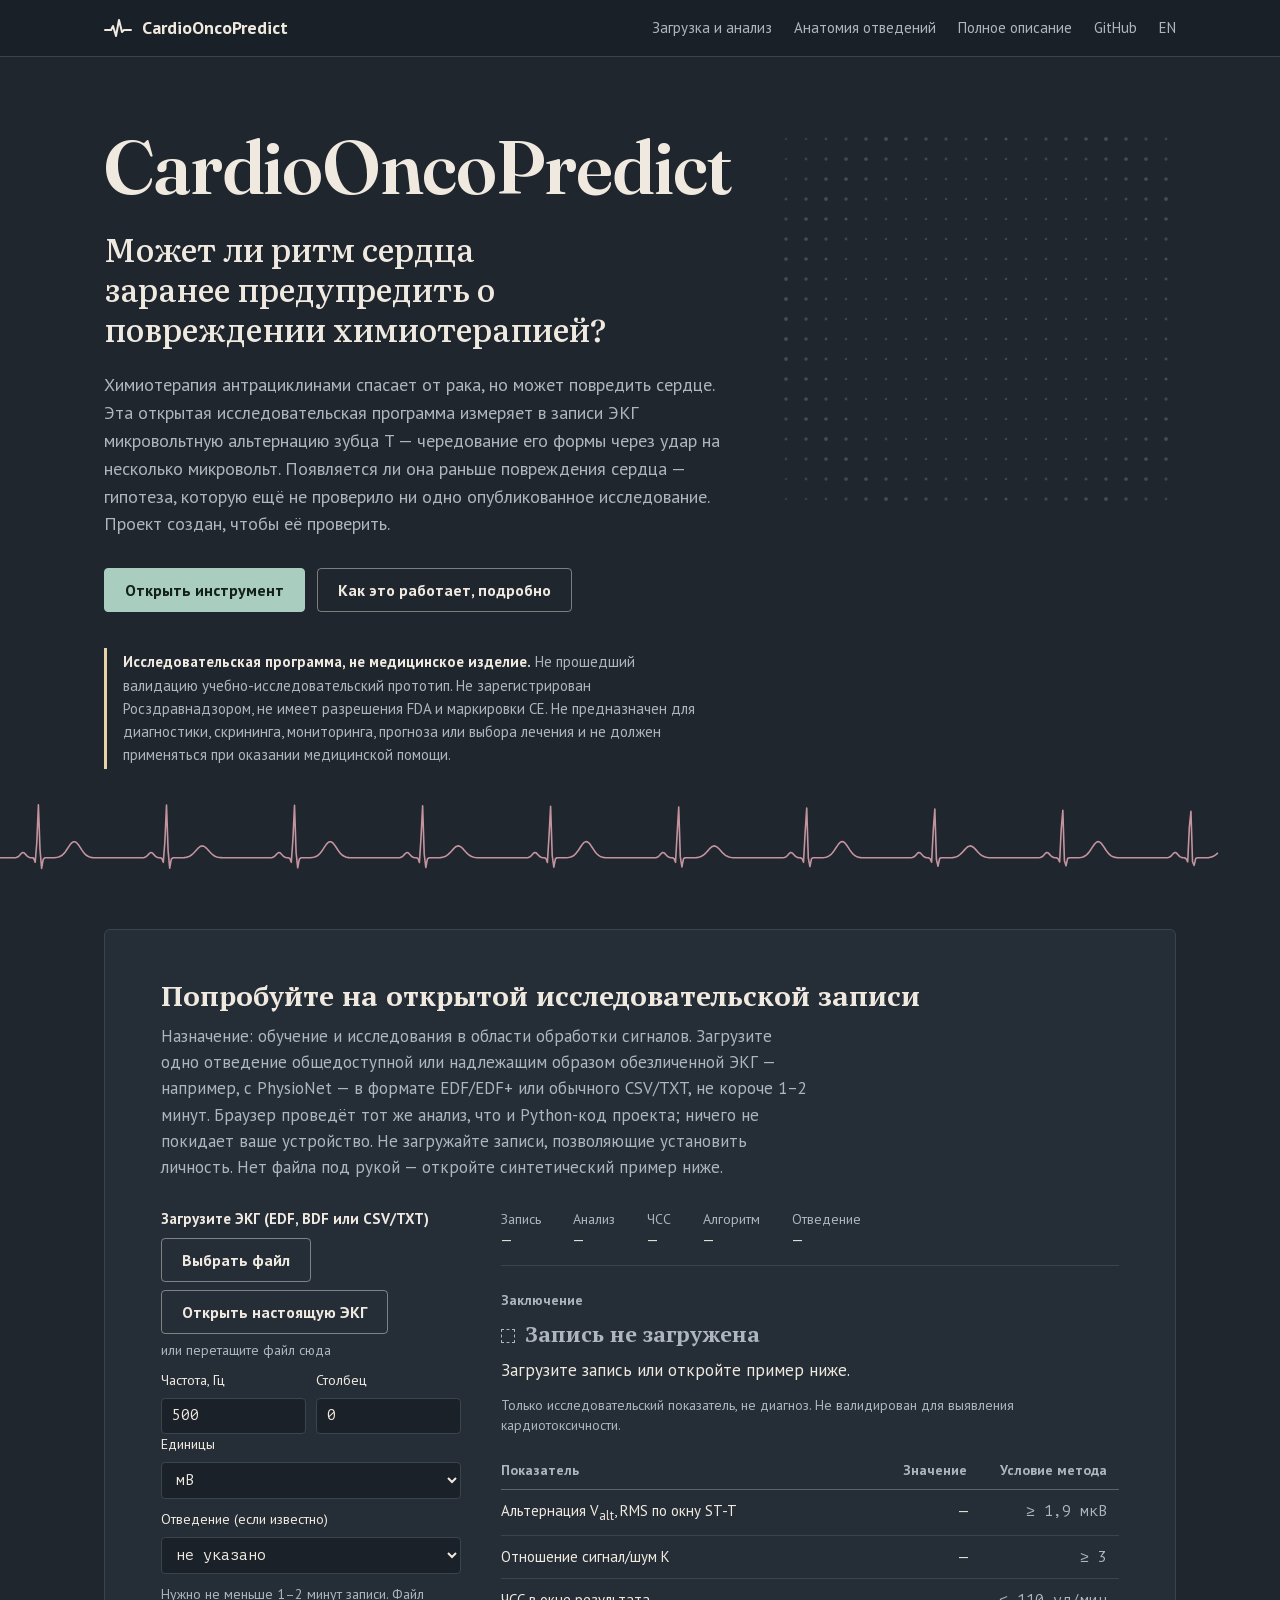
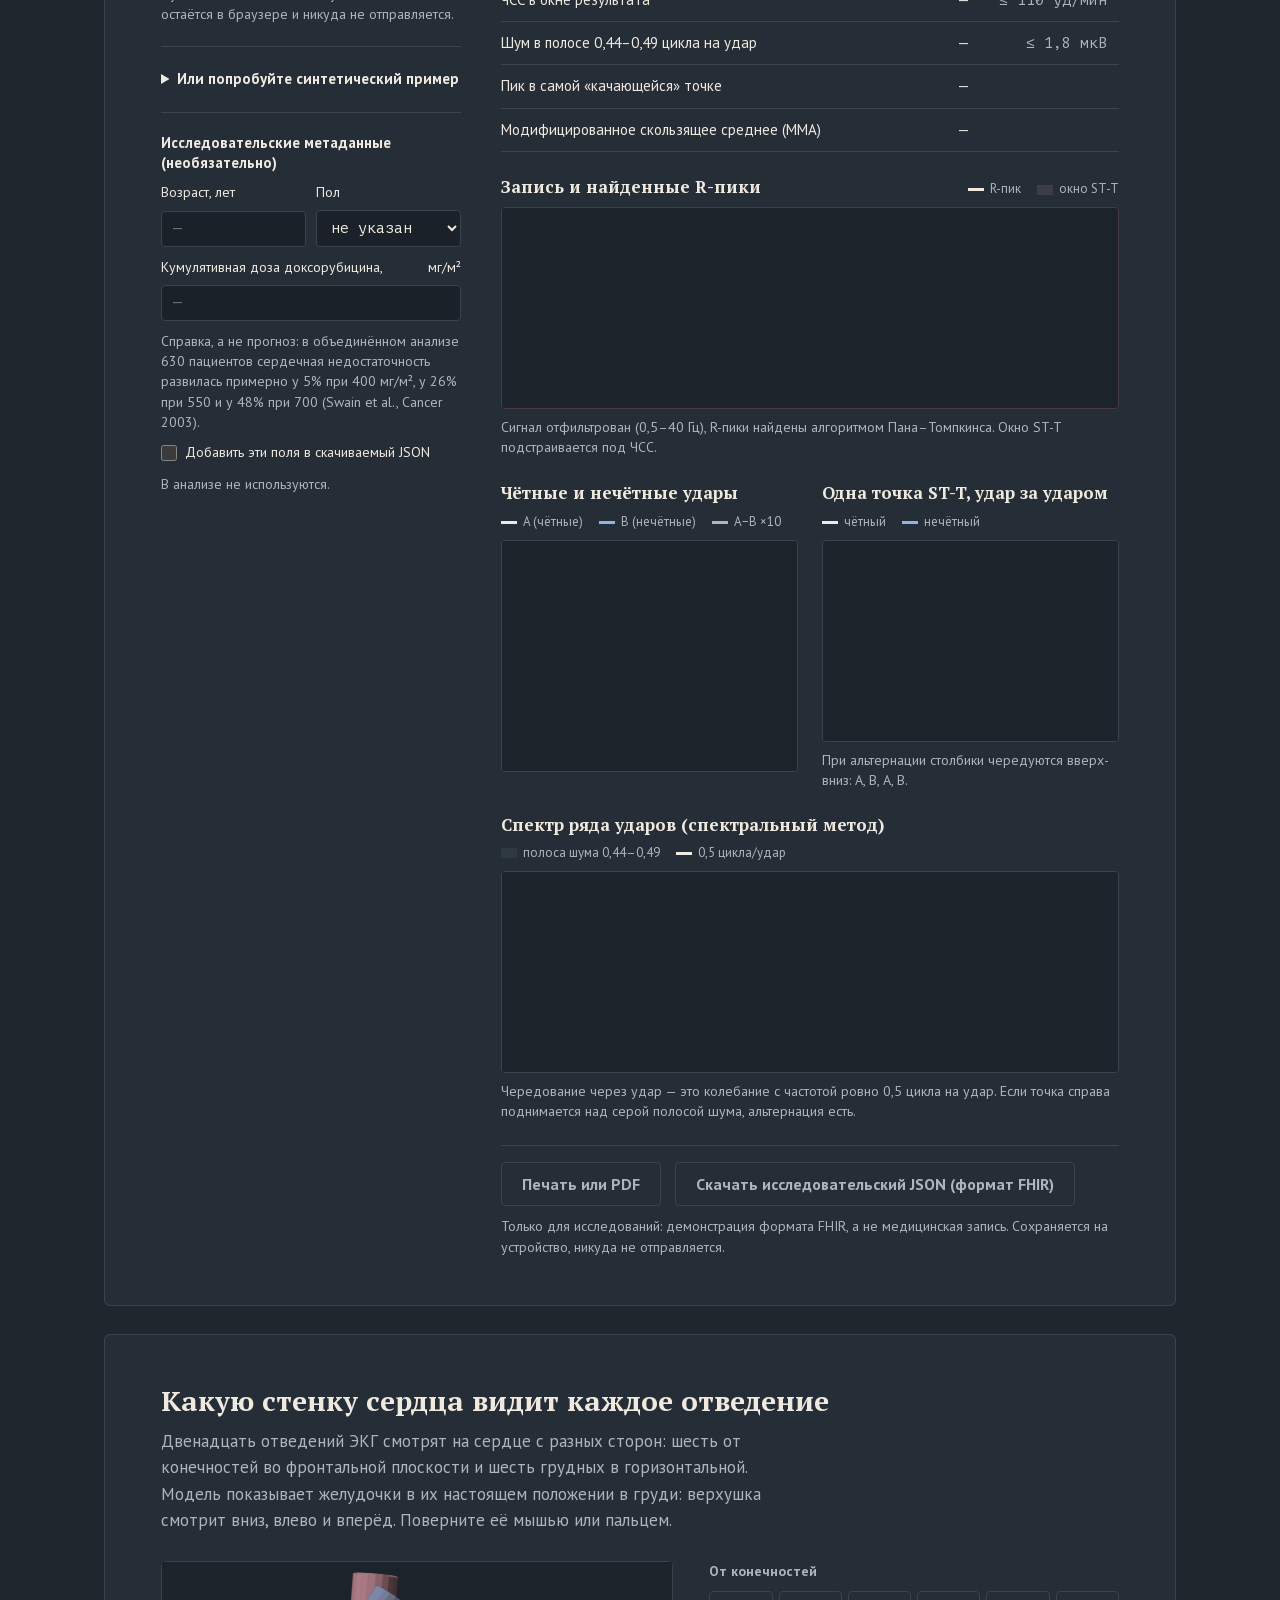
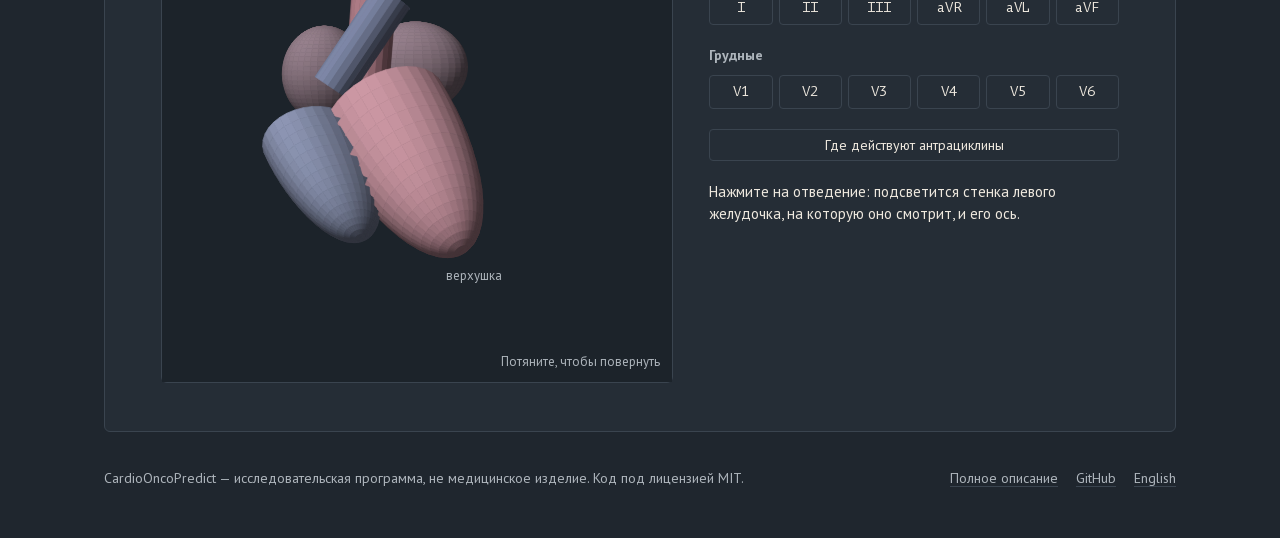
==== ru.html @ 4768c363 "1.1.0: trained PTB-XL model, offline web tool, corrected figures Network - Trained on PTB-XL (offici" ====
<!DOCTYPE html>
<html lang="ru">
<head>
<meta charset="UTF-8">
<meta name="viewport" content="width=device-width, initial-scale=1, viewport-fit=cover">
<title>CardioOncoPredict</title>
<meta name="description" content="Открытая исследовательская программа: измеряет микровольтную альтернацию зубца T в одном отведении ЭКГ (EDF/EDF+ или CSV/TXT), чтобы проверить, предшествует ли она кардиотоксичности антрациклинов. Всё считается в браузере. Не медицинское изделие.">
<meta property="og:title" content="CardioOncoPredict">
<meta property="og:description" content="Открытая исследовательская программа для измерения микровольтной альтернации зубца T — проверка недоказанной гипотезы о раннем повреждении сердца антрациклинами. Не медицинское изделие.">
<link rel="alternate" hreflang="en" href="index.html">
<meta name="theme-color" content="#1f262e">
<link rel="manifest" href="manifest-ru.webmanifest">
<link rel="icon" type="image/png" sizes="192x192" href="assets/icons/icon-192.png">
<link rel="apple-touch-icon" href="assets/icons/apple-touch-icon.png">
<link rel="preload" href="assets/fonts/fraunces-var-latin.woff2" as="font" type="font/woff2" crossorigin>
<link rel="stylesheet" href="assets/css/fonts.css">
<link rel="stylesheet" href="assets/css/site.css">
</head>
<body>

<header class="topbar">
  <div class="wrap">
    <a class="brand" href="#top">
      <svg width="28" height="18" viewBox="0 0 28 18" aria-hidden="true"><path d="M1 11h6l2-4 3 10 3-16 3 12 2-2h7" fill="none" stroke="currentColor" stroke-width="2" stroke-linejoin="round" stroke-linecap="round"/></svg>
      CardioOncoPredict
    </a>
    <nav class="nav" aria-label="Разделы">
      <a href="#lab">Загрузка и анализ</a>
      <a href="#anatomy">Анатомия отведений</a>
      <a href="https://github.com/podpirovlab/multimodal-cardiotoxicity-ai/blob/main/README.ru.md">Полное описание</a>
      <a href="https://github.com/podpirovlab/multimodal-cardiotoxicity-ai">GitHub</a>
      <a class="lang" href="index.html" hreflang="en">EN</a>
    </nav>
  </div>
</header>

<main id="top">
  <section class="cover">
    <canvas class="cover-dots" aria-hidden="true"></canvas>
    <div class="wrap hero">
      <p class="wordmark">CardioOncoPredict</p>
      <h1>Может ли ритм сердца заранее предупредить о повреждении химиотерапией?</h1>
      <p class="sub">Химиотерапия антрациклинами спасает от рака, но может повредить сердце. Эта открытая исследовательская программа измеряет в записи ЭКГ микровольтную альтернацию зубца T — чередование его формы через удар на несколько микровольт. Появляется ли она раньше повреждения сердца — гипотеза, которую ещё не проверило ни одно опубликованное исследование. Проект создан, чтобы её проверить.</p>
      <div class="hero-actions">
          <a class="btn" href="#lab">Открыть инструмент</a>
          <a class="btn ghost" href="https://github.com/podpirovlab/multimodal-cardiotoxicity-ai/blob/main/README.ru.md">Как это работает, подробно</a>
        </div>
      <p class="notice"><strong>Исследовательская программа, не медицинское изделие.</strong> Не прошедший валидацию учебно-исследовательский прототип. Не зарегистрирован Росздравнадзором, не имеет разрешения FDA и маркировки CE. Не предназначен для диагностики, скрининга, мониторинга, прогноза или выбора лечения и не должен применяться при оказании медицинской помощи.</p>
    </div>
    <svg class="cover-ecg" viewBox="0 0 1200 90" preserveAspectRatio="none" aria-hidden="true" focusable="false"><polyline pathLength="1" points="0.0,64.8 1.5,64.8 3.0,64.8 4.5,64.8 6.0,64.8 7.5,64.8 9.0,64.8 10.5,64.8 12.0,64.8 13.5,64.8 15.0,64.6 16.5,64.1 18.0,62.8 19.5,60.9 21.0,59.5 22.5,59.7 24.0,61.4 25.5,63.1 27.0,64.2 28.5,64.7 30.0,64.8 31.5,65.1 33.0,69.2 34.5,49.8 36.0,11.8 37.5,56.2 39.0,75.4 40.5,66.4 42.0,64.8 43.5,64.8 45.0,64.8 46.5,64.8 48.0,64.8 49.5,64.7 51.0,64.7 52.5,64.5 54.0,64.3 55.5,63.8 57.0,63.1 58.5,62.0 60.0,60.4 61.5,58.4 63.0,56.0 64.5,53.6 66.0,51.3 67.5,49.6 69.0,48.7 70.5,48.8 72.0,49.9 73.5,51.8 75.0,54.1 76.5,56.6 78.0,58.9 79.5,60.8 81.0,62.3 82.5,63.3 84.0,64.0 85.5,64.4 87.0,64.6 88.5,64.7 90.0,64.8 91.5,64.8 93.0,64.8 94.5,64.8 96.0,64.8 97.5,64.8 99.0,64.8 100.5,64.8 102.0,64.8 103.5,64.8 105.0,64.8 106.5,64.8 108.0,64.8 109.5,64.8 111.0,64.8 112.5,64.8 114.0,64.8 115.5,64.8 117.0,64.8 118.5,64.8 120.1,64.8 121.6,64.8 123.1,64.8 124.6,64.8 126.1,64.8 127.6,64.8 129.1,64.8 130.6,64.8 132.1,64.8 133.6,64.8 135.1,64.6 136.6,64.0 138.1,62.7 139.6,60.9 141.1,59.5 142.6,59.8 144.1,61.4 145.6,63.2 147.1,64.3 148.6,64.7 150.1,64.8 151.6,65.2 153.1,69.3 154.6,48.2 156.1,12.0 157.6,57.9 159.1,75.1 160.6,66.2 162.1,64.8 163.6,64.8 165.1,64.8 166.6,64.8 168.1,64.8 169.6,64.8 171.1,64.7 172.6,64.6 174.1,64.4 175.6,64.1 177.1,63.5 178.6,62.7 180.1,61.5 181.6,60.0 183.1,58.3 184.6,56.5 186.1,54.8 187.6,53.6 189.1,53.0 190.6,53.1 192.1,53.9 193.6,55.3 195.1,57.0 196.6,58.8 198.1,60.5 199.6,61.9 201.1,63.0 202.6,63.7 204.1,64.2 205.6,64.5 207.1,64.6 208.6,64.7 210.1,64.8 211.6,64.8 213.1,64.8 214.6,64.8 216.1,64.8 217.6,64.8 219.1,64.8 220.6,64.8 222.1,64.8 223.6,64.8 225.1,64.8 226.6,64.8 228.1,64.8 229.6,64.8 231.1,64.8 232.6,64.8 234.1,64.8 235.6,64.8 237.1,64.8 238.6,64.8 240.1,64.8 241.6,64.8 243.1,64.8 244.6,64.8 246.1,64.8 247.6,64.8 249.1,64.8 250.6,64.8 252.1,64.8 253.6,64.8 255.1,64.6 256.6,64.0 258.1,62.7 259.6,60.8 261.1,59.5 262.6,59.8 264.1,61.5 265.6,63.2 267.1,64.3 268.6,64.7 270.1,64.8 271.6,65.2 273.1,69.3 274.6,46.6 276.1,12.3 277.6,59.5 279.1,74.8 280.6,66.1 282.1,64.8 283.6,64.8 285.1,64.8 286.6,64.8 288.1,64.8 289.6,64.7 291.1,64.7 292.6,64.5 294.1,64.3 295.6,63.8 297.1,63.0 298.6,61.9 300.1,60.3 301.6,58.2 303.1,55.9 304.6,53.4 306.1,51.1 307.6,49.5 309.1,48.7 310.6,48.8 312.1,50.0 313.6,51.9 315.1,54.3 316.6,56.8 318.1,59.0 319.6,60.9 321.1,62.3 322.6,63.3 324.1,64.0 325.6,64.4 327.1,64.6 328.6,64.7 330.1,64.8 331.6,64.8 333.1,64.8 334.6,64.8 336.1,64.8 337.6,64.8 339.1,64.8 340.6,64.8 342.1,64.8 343.6,64.8 345.1,64.8 346.6,64.8 348.1,64.8 349.6,64.8 351.1,64.8 352.6,64.8 354.1,64.8 355.6,64.8 357.1,64.8 358.6,64.8 360.2,64.8 361.7,64.8 363.2,64.8 364.7,64.8 366.2,64.8 367.7,64.8 369.2,64.8 370.7,64.8 372.2,64.8 373.7,64.8 375.2,64.6 376.7,64.0 378.2,62.6 379.7,60.8 381.2,59.5 382.7,59.8 384.2,61.5 385.7,63.3 387.2,64.3 388.7,64.7 390.2,64.8 391.7,65.3 393.2,69.4 394.7,44.9 396.2,12.8 397.7,61.0 399.2,74.5 400.7,65.9 402.2,64.8 403.7,64.8 405.2,64.8 406.7,64.8 408.2,64.8 409.7,64.8 411.2,64.7 412.7,64.6 414.2,64.4 415.7,64.0 417.2,63.5 418.7,62.6 420.2,61.4 421.7,59.9 423.2,58.2 424.7,56.4 426.2,54.7 427.7,53.5 429.2,52.9 430.7,53.1 432.2,54.0 433.7,55.4 435.2,57.2 436.7,59.0 438.2,60.6 439.7,62.0 441.2,63.0 442.7,63.8 444.2,64.2 445.7,64.5 447.2,64.7 448.7,64.7 450.2,64.8 451.7,64.8 453.2,64.8 454.7,64.8 456.2,64.8 457.7,64.8 459.2,64.8 460.7,64.8 462.2,64.8 463.7,64.8 465.2,64.8 466.7,64.8 468.2,64.8 469.7,64.8 471.2,64.8 472.7,64.8 474.2,64.8 475.7,64.8 477.2,64.8 478.7,64.8 480.2,64.8 481.7,64.8 483.2,64.8 484.7,64.8 486.2,64.8 487.7,64.8 489.2,64.8 490.7,64.8 492.2,64.8 493.7,64.8 495.2,64.6 496.7,63.9 498.2,62.6 499.7,60.7 501.2,59.5 502.7,59.9 504.2,61.6 505.7,63.3 507.2,64.3 508.7,64.7 510.2,64.8 511.7,65.3 513.2,69.4 514.7,43.2 516.2,13.4 517.7,62.5 519.2,74.2 520.7,65.8 522.2,64.8 523.7,64.8 525.2,64.8 526.7,64.8 528.2,64.8 529.7,64.7 531.2,64.7 532.7,64.5 534.2,64.2 535.7,63.7 537.2,63.0 538.7,61.8 540.2,60.1 541.7,58.1 543.2,55.7 544.7,53.2 546.2,51.0 547.7,49.4 549.2,48.6 550.7,48.9 552.2,50.1 553.7,52.1 555.2,54.5 556.7,56.9 558.2,59.2 559.7,61.0 561.2,62.4 562.7,63.4 564.2,64.0 565.7,64.4 567.2,64.6 568.7,64.7 570.2,64.8 571.7,64.8 573.2,64.8 574.7,64.8 576.2,64.8 577.7,64.8 579.2,64.8 580.7,64.8 582.2,64.8 583.7,64.8 585.2,64.8 586.7,64.8 588.2,64.8 589.7,64.8 591.2,64.8 592.7,64.8 594.2,64.8 595.7,64.8 597.2,64.8 598.7,64.8 600.3,64.8 601.8,64.8 603.3,64.8 604.8,64.8 606.3,64.8 607.8,64.8 609.3,64.8 610.8,64.8 612.3,64.8 613.8,64.8 615.3,64.6 616.8,63.9 618.3,62.5 619.8,60.6 621.3,59.4 622.8,59.9 624.3,61.7 625.8,63.4 627.3,64.3 628.8,64.7 630.3,64.8 631.8,65.4 633.3,69.3 634.8,41.5 636.3,14.1 637.8,63.9 639.3,73.9 640.8,65.7 642.3,64.8 643.8,64.8 645.3,64.8 646.8,64.8 648.3,64.8 649.8,64.8 651.3,64.7 652.8,64.6 654.3,64.4 655.8,64.0 657.3,63.4 658.8,62.5 660.3,61.3 661.8,59.8 663.3,58.1 664.8,56.3 666.3,54.6 667.8,53.5 669.3,52.9 670.8,53.2 672.3,54.1 673.8,55.5 675.3,57.3 676.8,59.1 678.3,60.7 679.8,62.1 681.3,63.1 682.8,63.8 684.3,64.2 685.8,64.5 687.3,64.7 688.8,64.7 690.3,64.8 691.8,64.8 693.3,64.8 694.8,64.8 696.3,64.8 697.8,64.8 699.3,64.8 700.8,64.8 702.3,64.8 703.8,64.8 705.3,64.8 706.8,64.8 708.3,64.8 709.8,64.8 711.3,64.8 712.8,64.8 714.3,64.8 715.8,64.8 717.3,64.8 718.8,64.8 720.3,64.8 721.8,64.8 723.3,64.8 724.8,64.8 726.3,64.8 727.8,64.8 729.3,64.8 730.8,64.8 732.3,64.8 733.8,64.8 735.3,64.5 736.8,63.9 738.3,62.5 739.8,60.6 741.3,59.4 742.8,60.0 744.3,61.7 745.8,63.4 747.3,64.4 748.8,64.7 750.3,64.8 751.8,65.5 753.3,69.3 754.8,39.7 756.3,15.0 757.8,65.2 759.3,73.5 760.8,65.6 762.3,64.8 763.8,64.8 765.3,64.8 766.8,64.8 768.3,64.8 769.8,64.7 771.3,64.7 772.8,64.5 774.3,64.2 775.8,63.7 777.3,62.9 778.8,61.7 780.3,60.0 781.8,57.9 783.3,55.5 784.8,53.1 786.3,50.9 787.8,49.3 789.3,48.6 790.8,48.9 792.3,50.2 793.8,52.2 795.3,54.6 796.8,57.1 798.3,59.3 799.8,61.1 801.3,62.5 802.8,63.4 804.3,64.1 805.8,64.4 807.3,64.6 808.8,64.7 810.3,64.8 811.8,64.8 813.3,64.8 814.8,64.8 816.3,64.8 817.8,64.8 819.3,64.8 820.8,64.8 822.3,64.8 823.8,64.8 825.3,64.8 826.8,64.8 828.3,64.8 829.8,64.8 831.3,64.8 832.8,64.8 834.3,64.8 835.8,64.8 837.3,64.8 838.8,64.8 840.4,64.8 841.9,64.8 843.4,64.8 844.9,64.8 846.4,64.8 847.9,64.8 849.4,64.8 850.9,64.8 852.4,64.8 853.9,64.7 855.4,64.5 856.9,63.8 858.4,62.4 859.9,60.5 861.4,59.4 862.9,60.0 864.4,61.8 865.9,63.5 867.4,64.4 868.9,64.7 870.4,64.8 871.9,65.6 873.4,69.1 874.9,38.0 876.4,16.0 877.9,66.5 879.4,73.2 880.9,65.5 882.4,64.8 883.9,64.8 885.4,64.8 886.9,64.8 888.4,64.8 889.9,64.8 891.4,64.7 892.9,64.6 894.4,64.4 895.9,64.0 897.4,63.4 898.9,62.5 900.4,61.2 901.9,59.7 903.4,57.9 904.9,56.1 906.4,54.5 907.9,53.4 909.4,52.9 910.9,53.2 912.4,54.2 913.9,55.6 915.4,57.4 916.9,59.2 918.4,60.8 919.9,62.1 921.4,63.1 922.9,63.8 924.4,64.3 925.9,64.5 927.4,64.7 928.9,64.7 930.4,64.8 931.9,64.8 933.4,64.8 934.9,64.8 936.4,64.8 937.9,64.8 939.4,64.8 940.9,64.8 942.4,64.8 943.9,64.8 945.4,64.8 946.9,64.8 948.4,64.8 949.9,64.8 951.4,64.8 952.9,64.8 954.4,64.8 955.9,64.8 957.4,64.8 958.9,64.8 960.4,64.8 961.9,64.8 963.4,64.8 964.9,64.8 966.4,64.8 967.9,64.8 969.4,64.8 970.9,64.8 972.4,64.8 973.9,64.7 975.4,64.5 976.9,63.8 978.4,62.3 979.9,60.5 981.4,59.4 982.9,60.1 984.4,61.9 985.9,63.5 987.4,64.4 988.9,64.7 990.4,64.8 991.9,65.7 993.4,69.0 994.9,36.2 996.4,17.2 997.9,67.7 999.4,72.8 1000.9,65.4 1002.4,64.8 1003.9,64.8 1005.4,64.8 1006.9,64.8 1008.4,64.8 1009.9,64.7 1011.4,64.7 1012.9,64.5 1014.4,64.2 1015.9,63.7 1017.4,62.8 1018.9,61.6 1020.4,59.9 1021.9,57.8 1023.4,55.4 1024.9,52.9 1026.4,50.8 1027.9,49.2 1029.4,48.6 1030.9,49.0 1032.4,50.3 1033.9,52.4 1035.4,54.8 1036.9,57.2 1038.4,59.4 1039.9,61.2 1041.4,62.6 1042.9,63.5 1044.4,64.1 1045.9,64.4 1047.4,64.6 1048.9,64.7 1050.4,64.8 1051.9,64.8 1053.4,64.8 1054.9,64.8 1056.4,64.8 1057.9,64.8 1059.4,64.8 1060.9,64.8 1062.4,64.8 1063.9,64.8 1065.4,64.8 1066.9,64.8 1068.4,64.8 1069.9,64.8 1071.4,64.8 1072.9,64.8 1074.4,64.8 1075.9,64.8 1077.4,64.8 1078.9,64.8 1080.5,64.8 1082.0,64.8 1083.5,64.8 1085.0,64.8 1086.5,64.8 1088.0,64.8 1089.5,64.8 1091.0,64.8 1092.5,64.8 1094.0,64.7 1095.5,64.5 1097.0,63.8 1098.5,62.3 1100.0,60.4 1101.5,59.4 1103.0,60.1 1104.5,61.9 1106.0,63.6 1107.5,64.4 1109.0,64.7 1110.5,64.8 1112.0,65.8 1113.5,68.8 1115.0,34.4 1116.5,18.4 1118.0,68.8 1119.5,72.4 1121.0,65.4 1122.5,64.8 1124.0,64.8 1125.5,64.8 1127.0,64.8 1128.5,64.8 1130.0,64.7 1131.5,64.7 1133.0,64.6 1134.5,64.3 1136.0,63.9 1137.5,63.3 1139.0,62.4 1140.5,61.1 1142.0,59.6 1143.5,57.8 1145.0,56.0 1146.5,54.5 1148.0,53.4 1149.5,52.9 1151.0,53.2 1152.5,54.2 1154.0,55.7 1155.5,57.5 1157.0,59.3 1158.5,60.9 1160.0,62.2 1161.5,63.2 1163.0,63.9 1164.5,64.3 1166.0,64.5 1167.5,64.7 1169.0,64.7 1170.5,64.8 1172.0,64.8 1173.5,64.8 1175.0,64.8 1176.5,64.8 1178.0,64.8 1179.5,64.8 1181.0,64.8 1182.5,64.8 1184.0,64.8 1185.5,64.8 1187.0,64.8 1188.5,64.8 1190.0,64.8 1191.5,64.8 1193.0,64.8 1194.5,64.8 1196.0,64.8 1197.5,64.8 1199.0,64.8"/><polyline class="glow" pathLength="1" points="0.0,64.8 1.5,64.8 3.0,64.8 4.5,64.8 6.0,64.8 7.5,64.8 9.0,64.8 10.5,64.8 12.0,64.8 13.5,64.8 15.0,64.6 16.5,64.1 18.0,62.8 19.5,60.9 21.0,59.5 22.5,59.7 24.0,61.4 25.5,63.1 27.0,64.2 28.5,64.7 30.0,64.8 31.5,65.1 33.0,69.2 34.5,49.8 36.0,11.8 37.5,56.2 39.0,75.4 40.5,66.4 42.0,64.8 43.5,64.8 45.0,64.8 46.5,64.8 48.0,64.8 49.5,64.7 51.0,64.7 52.5,64.5 54.0,64.3 55.5,63.8 57.0,63.1 58.5,62.0 60.0,60.4 61.5,58.4 63.0,56.0 64.5,53.6 66.0,51.3 67.5,49.6 69.0,48.7 70.5,48.8 72.0,49.9 73.5,51.8 75.0,54.1 76.5,56.6 78.0,58.9 79.5,60.8 81.0,62.3 82.5,63.3 84.0,64.0 85.5,64.4 87.0,64.6 88.5,64.7 90.0,64.8 91.5,64.8 93.0,64.8 94.5,64.8 96.0,64.8 97.5,64.8 99.0,64.8 100.5,64.8 102.0,64.8 103.5,64.8 105.0,64.8 106.5,64.8 108.0,64.8 109.5,64.8 111.0,64.8 112.5,64.8 114.0,64.8 115.5,64.8 117.0,64.8 118.5,64.8 120.1,64.8 121.6,64.8 123.1,64.8 124.6,64.8 126.1,64.8 127.6,64.8 129.1,64.8 130.6,64.8 132.1,64.8 133.6,64.8 135.1,64.6 136.6,64.0 138.1,62.7 139.6,60.9 141.1,59.5 142.6,59.8 144.1,61.4 145.6,63.2 147.1,64.3 148.6,64.7 150.1,64.8 151.6,65.2 153.1,69.3 154.6,48.2 156.1,12.0 157.6,57.9 159.1,75.1 160.6,66.2 162.1,64.8 163.6,64.8 165.1,64.8 166.6,64.8 168.1,64.8 169.6,64.8 171.1,64.7 172.6,64.6 174.1,64.4 175.6,64.1 177.1,63.5 178.6,62.7 180.1,61.5 181.6,60.0 183.1,58.3 184.6,56.5 186.1,54.8 187.6,53.6 189.1,53.0 190.6,53.1 192.1,53.9 193.6,55.3 195.1,57.0 196.6,58.8 198.1,60.5 199.6,61.9 201.1,63.0 202.6,63.7 204.1,64.2 205.6,64.5 207.1,64.6 208.6,64.7 210.1,64.8 211.6,64.8 213.1,64.8 214.6,64.8 216.1,64.8 217.6,64.8 219.1,64.8 220.6,64.8 222.1,64.8 223.6,64.8 225.1,64.8 226.6,64.8 228.1,64.8 229.6,64.8 231.1,64.8 232.6,64.8 234.1,64.8 235.6,64.8 237.1,64.8 238.6,64.8 240.1,64.8 241.6,64.8 243.1,64.8 244.6,64.8 246.1,64.8 247.6,64.8 249.1,64.8 250.6,64.8 252.1,64.8 253.6,64.8 255.1,64.6 256.6,64.0 258.1,62.7 259.6,60.8 261.1,59.5 262.6,59.8 264.1,61.5 265.6,63.2 267.1,64.3 268.6,64.7 270.1,64.8 271.6,65.2 273.1,69.3 274.6,46.6 276.1,12.3 277.6,59.5 279.1,74.8 280.6,66.1 282.1,64.8 283.6,64.8 285.1,64.8 286.6,64.8 288.1,64.8 289.6,64.7 291.1,64.7 292.6,64.5 294.1,64.3 295.6,63.8 297.1,63.0 298.6,61.9 300.1,60.3 301.6,58.2 303.1,55.9 304.6,53.4 306.1,51.1 307.6,49.5 309.1,48.7 310.6,48.8 312.1,50.0 313.6,51.9 315.1,54.3 316.6,56.8 318.1,59.0 319.6,60.9 321.1,62.3 322.6,63.3 324.1,64.0 325.6,64.4 327.1,64.6 328.6,64.7 330.1,64.8 331.6,64.8 333.1,64.8 334.6,64.8 336.1,64.8 337.6,64.8 339.1,64.8 340.6,64.8 342.1,64.8 343.6,64.8 345.1,64.8 346.6,64.8 348.1,64.8 349.6,64.8 351.1,64.8 352.6,64.8 354.1,64.8 355.6,64.8 357.1,64.8 358.6,64.8 360.2,64.8 361.7,64.8 363.2,64.8 364.7,64.8 366.2,64.8 367.7,64.8 369.2,64.8 370.7,64.8 372.2,64.8 373.7,64.8 375.2,64.6 376.7,64.0 378.2,62.6 379.7,60.8 381.2,59.5 382.7,59.8 384.2,61.5 385.7,63.3 387.2,64.3 388.7,64.7 390.2,64.8 391.7,65.3 393.2,69.4 394.7,44.9 396.2,12.8 397.7,61.0 399.2,74.5 400.7,65.9 402.2,64.8 403.7,64.8 405.2,64.8 406.7,64.8 408.2,64.8 409.7,64.8 411.2,64.7 412.7,64.6 414.2,64.4 415.7,64.0 417.2,63.5 418.7,62.6 420.2,61.4 421.7,59.9 423.2,58.2 424.7,56.4 426.2,54.7 427.7,53.5 429.2,52.9 430.7,53.1 432.2,54.0 433.7,55.4 435.2,57.2 436.7,59.0 438.2,60.6 439.7,62.0 441.2,63.0 442.7,63.8 444.2,64.2 445.7,64.5 447.2,64.7 448.7,64.7 450.2,64.8 451.7,64.8 453.2,64.8 454.7,64.8 456.2,64.8 457.7,64.8 459.2,64.8 460.7,64.8 462.2,64.8 463.7,64.8 465.2,64.8 466.7,64.8 468.2,64.8 469.7,64.8 471.2,64.8 472.7,64.8 474.2,64.8 475.7,64.8 477.2,64.8 478.7,64.8 480.2,64.8 481.7,64.8 483.2,64.8 484.7,64.8 486.2,64.8 487.7,64.8 489.2,64.8 490.7,64.8 492.2,64.8 493.7,64.8 495.2,64.6 496.7,63.9 498.2,62.6 499.7,60.7 501.2,59.5 502.7,59.9 504.2,61.6 505.7,63.3 507.2,64.3 508.7,64.7 510.2,64.8 511.7,65.3 513.2,69.4 514.7,43.2 516.2,13.4 517.7,62.5 519.2,74.2 520.7,65.8 522.2,64.8 523.7,64.8 525.2,64.8 526.7,64.8 528.2,64.8 529.7,64.7 531.2,64.7 532.7,64.5 534.2,64.2 535.7,63.7 537.2,63.0 538.7,61.8 540.2,60.1 541.7,58.1 543.2,55.7 544.7,53.2 546.2,51.0 547.7,49.4 549.2,48.6 550.7,48.9 552.2,50.1 553.7,52.1 555.2,54.5 556.7,56.9 558.2,59.2 559.7,61.0 561.2,62.4 562.7,63.4 564.2,64.0 565.7,64.4 567.2,64.6 568.7,64.7 570.2,64.8 571.7,64.8 573.2,64.8 574.7,64.8 576.2,64.8 577.7,64.8 579.2,64.8 580.7,64.8 582.2,64.8 583.7,64.8 585.2,64.8 586.7,64.8 588.2,64.8 589.7,64.8 591.2,64.8 592.7,64.8 594.2,64.8 595.7,64.8 597.2,64.8 598.7,64.8 600.3,64.8 601.8,64.8 603.3,64.8 604.8,64.8 606.3,64.8 607.8,64.8 609.3,64.8 610.8,64.8 612.3,64.8 613.8,64.8 615.3,64.6 616.8,63.9 618.3,62.5 619.8,60.6 621.3,59.4 622.8,59.9 624.3,61.7 625.8,63.4 627.3,64.3 628.8,64.7 630.3,64.8 631.8,65.4 633.3,69.3 634.8,41.5 636.3,14.1 637.8,63.9 639.3,73.9 640.8,65.7 642.3,64.8 643.8,64.8 645.3,64.8 646.8,64.8 648.3,64.8 649.8,64.8 651.3,64.7 652.8,64.6 654.3,64.4 655.8,64.0 657.3,63.4 658.8,62.5 660.3,61.3 661.8,59.8 663.3,58.1 664.8,56.3 666.3,54.6 667.8,53.5 669.3,52.9 670.8,53.2 672.3,54.1 673.8,55.5 675.3,57.3 676.8,59.1 678.3,60.7 679.8,62.1 681.3,63.1 682.8,63.8 684.3,64.2 685.8,64.5 687.3,64.7 688.8,64.7 690.3,64.8 691.8,64.8 693.3,64.8 694.8,64.8 696.3,64.8 697.8,64.8 699.3,64.8 700.8,64.8 702.3,64.8 703.8,64.8 705.3,64.8 706.8,64.8 708.3,64.8 709.8,64.8 711.3,64.8 712.8,64.8 714.3,64.8 715.8,64.8 717.3,64.8 718.8,64.8 720.3,64.8 721.8,64.8 723.3,64.8 724.8,64.8 726.3,64.8 727.8,64.8 729.3,64.8 730.8,64.8 732.3,64.8 733.8,64.8 735.3,64.5 736.8,63.9 738.3,62.5 739.8,60.6 741.3,59.4 742.8,60.0 744.3,61.7 745.8,63.4 747.3,64.4 748.8,64.7 750.3,64.8 751.8,65.5 753.3,69.3 754.8,39.7 756.3,15.0 757.8,65.2 759.3,73.5 760.8,65.6 762.3,64.8 763.8,64.8 765.3,64.8 766.8,64.8 768.3,64.8 769.8,64.7 771.3,64.7 772.8,64.5 774.3,64.2 775.8,63.7 777.3,62.9 778.8,61.7 780.3,60.0 781.8,57.9 783.3,55.5 784.8,53.1 786.3,50.9 787.8,49.3 789.3,48.6 790.8,48.9 792.3,50.2 793.8,52.2 795.3,54.6 796.8,57.1 798.3,59.3 799.8,61.1 801.3,62.5 802.8,63.4 804.3,64.1 805.8,64.4 807.3,64.6 808.8,64.7 810.3,64.8 811.8,64.8 813.3,64.8 814.8,64.8 816.3,64.8 817.8,64.8 819.3,64.8 820.8,64.8 822.3,64.8 823.8,64.8 825.3,64.8 826.8,64.8 828.3,64.8 829.8,64.8 831.3,64.8 832.8,64.8 834.3,64.8 835.8,64.8 837.3,64.8 838.8,64.8 840.4,64.8 841.9,64.8 843.4,64.8 844.9,64.8 846.4,64.8 847.9,64.8 849.4,64.8 850.9,64.8 852.4,64.8 853.9,64.7 855.4,64.5 856.9,63.8 858.4,62.4 859.9,60.5 861.4,59.4 862.9,60.0 864.4,61.8 865.9,63.5 867.4,64.4 868.9,64.7 870.4,64.8 871.9,65.6 873.4,69.1 874.9,38.0 876.4,16.0 877.9,66.5 879.4,73.2 880.9,65.5 882.4,64.8 883.9,64.8 885.4,64.8 886.9,64.8 888.4,64.8 889.9,64.8 891.4,64.7 892.9,64.6 894.4,64.4 895.9,64.0 897.4,63.4 898.9,62.5 900.4,61.2 901.9,59.7 903.4,57.9 904.9,56.1 906.4,54.5 907.9,53.4 909.4,52.9 910.9,53.2 912.4,54.2 913.9,55.6 915.4,57.4 916.9,59.2 918.4,60.8 919.9,62.1 921.4,63.1 922.9,63.8 924.4,64.3 925.9,64.5 927.4,64.7 928.9,64.7 930.4,64.8 931.9,64.8 933.4,64.8 934.9,64.8 936.4,64.8 937.9,64.8 939.4,64.8 940.9,64.8 942.4,64.8 943.9,64.8 945.4,64.8 946.9,64.8 948.4,64.8 949.9,64.8 951.4,64.8 952.9,64.8 954.4,64.8 955.9,64.8 957.4,64.8 958.9,64.8 960.4,64.8 961.9,64.8 963.4,64.8 964.9,64.8 966.4,64.8 967.9,64.8 969.4,64.8 970.9,64.8 972.4,64.8 973.9,64.7 975.4,64.5 976.9,63.8 978.4,62.3 979.9,60.5 981.4,59.4 982.9,60.1 984.4,61.9 985.9,63.5 987.4,64.4 988.9,64.7 990.4,64.8 991.9,65.7 993.4,69.0 994.9,36.2 996.4,17.2 997.9,67.7 999.4,72.8 1000.9,65.4 1002.4,64.8 1003.9,64.8 1005.4,64.8 1006.9,64.8 1008.4,64.8 1009.9,64.7 1011.4,64.7 1012.9,64.5 1014.4,64.2 1015.9,63.7 1017.4,62.8 1018.9,61.6 1020.4,59.9 1021.9,57.8 1023.4,55.4 1024.9,52.9 1026.4,50.8 1027.9,49.2 1029.4,48.6 1030.9,49.0 1032.4,50.3 1033.9,52.4 1035.4,54.8 1036.9,57.2 1038.4,59.4 1039.9,61.2 1041.4,62.6 1042.9,63.5 1044.4,64.1 1045.9,64.4 1047.4,64.6 1048.9,64.7 1050.4,64.8 1051.9,64.8 1053.4,64.8 1054.9,64.8 1056.4,64.8 1057.9,64.8 1059.4,64.8 1060.9,64.8 1062.4,64.8 1063.9,64.8 1065.4,64.8 1066.9,64.8 1068.4,64.8 1069.9,64.8 1071.4,64.8 1072.9,64.8 1074.4,64.8 1075.9,64.8 1077.4,64.8 1078.9,64.8 1080.5,64.8 1082.0,64.8 1083.5,64.8 1085.0,64.8 1086.5,64.8 1088.0,64.8 1089.5,64.8 1091.0,64.8 1092.5,64.8 1094.0,64.7 1095.5,64.5 1097.0,63.8 1098.5,62.3 1100.0,60.4 1101.5,59.4 1103.0,60.1 1104.5,61.9 1106.0,63.6 1107.5,64.4 1109.0,64.7 1110.5,64.8 1112.0,65.8 1113.5,68.8 1115.0,34.4 1116.5,18.4 1118.0,68.8 1119.5,72.4 1121.0,65.4 1122.5,64.8 1124.0,64.8 1125.5,64.8 1127.0,64.8 1128.5,64.8 1130.0,64.7 1131.5,64.7 1133.0,64.6 1134.5,64.3 1136.0,63.9 1137.5,63.3 1139.0,62.4 1140.5,61.1 1142.0,59.6 1143.5,57.8 1145.0,56.0 1146.5,54.5 1148.0,53.4 1149.5,52.9 1151.0,53.2 1152.5,54.2 1154.0,55.7 1155.5,57.5 1157.0,59.3 1158.5,60.9 1160.0,62.2 1161.5,63.2 1163.0,63.9 1164.5,64.3 1166.0,64.5 1167.5,64.7 1169.0,64.7 1170.5,64.8 1172.0,64.8 1173.5,64.8 1175.0,64.8 1176.5,64.8 1178.0,64.8 1179.5,64.8 1181.0,64.8 1182.5,64.8 1184.0,64.8 1185.5,64.8 1187.0,64.8 1188.5,64.8 1190.0,64.8 1191.5,64.8 1193.0,64.8 1194.5,64.8 1196.0,64.8 1197.5,64.8 1199.0,64.8"/></svg>
  </section>

  <!-- ===================== UPLOAD & ANALYSE ===================== -->
  <section class="wrap" id="lab">
    <div class="sheet">
      <div class="block-head">
        <h2>Попробуйте на открытой исследовательской записи</h2>
        <p class="lede">Назначение: обучение и исследования в области обработки сигналов. Загрузите одно отведение общедоступной или надлежащим образом обезличенной ЭКГ — например, с PhysioNet — в формате EDF/EDF+ или обычного CSV/TXT, не короче 1–2 минут. Браузер проведёт тот же анализ, что и Python-код проекта; ничего не покидает ваше устройство. Не загружайте записи, позволяющие установить личность. Нет файла под рукой — откройте синтетический пример ниже.</p>
      </div>
      <div class="lab">
        <form class="controls" onsubmit="return false" aria-label="Запись и исследовательские метаданные">
          <div class="file">
            <b class="group" id="f-file-title">Загрузите ЭКГ (EDF, BDF или CSV/TXT)</b>
            <input type="file" id="f-file" class="sr-only" accept=".edf,.bdf,.csv,.txt,text/csv,text/plain" aria-describedby="f-file-title">
            <div class="pick-row"><label for="f-file" class="btn ghost pick">Выбрать файл</label><button type="button" class="btn ghost" id="b-sample">Открыть настоящую ЭКГ</button></div>
            <span class="hint drop-hint">или перетащите файл сюда</span>
            <div id="f-edf-wrap" hidden>
              <div class="ctl"><label for="f-edf-channel">Канал (отведение)</label><select id="f-edf-channel"></select></div>
            </div>
            <div id="f-csv-wrap">
              <div class="row">
                <div class="ctl"><label for="f-fs">Частота, Гц</label><input type="number" id="f-fs" value="500" min="50" max="10000"></div>
                <div class="ctl"><label for="f-col">Столбец</label><input type="number" id="f-col" value="0" min="0" max="20"></div>
              </div>
              <div class="ctl"><label for="f-unit">Единицы</label><select id="f-unit"><option value="mv">мВ</option><option value="uv">мкВ</option></select></div>
            </div>
            <div class="ctl"><label for="f-lead">Отведение (если известно)</label><select id="f-lead"><option value="">не указано</option><option value="I">I</option><option value="II">II</option><option value="III">III</option><option value="aVR">aVR</option><option value="aVL">aVL</option><option value="aVF">aVF</option><option value="V1">V1</option><option value="V2">V2</option><option value="V3">V3</option><option value="V4">V4</option><option value="V5">V5</option><option value="V6">V6</option></select></div>
            <span class="hint" id="f-status">Нужно не меньше 1–2 минут записи. Файл остаётся в браузере и никуда не отправляется.</span>
          </div>

          <details class="demo">
            <summary>Или попробуйте синтетический пример</summary>
            <div style="display:grid; gap:18px; padding-top:14px;">
              <div class="presets" role="group" aria-label="Готовые сценарии">
                <button type="button" class="chip" data-preset='{"alt":0,"noise":15,"hr":108,"tamp":0.35,"mains":0}' aria-pressed="false">Норма, нагрузка</button>
                <button type="button" class="chip" data-preset='{"alt":6,"noise":15,"hr":78,"tamp":0.26,"mains":10}' aria-pressed="false">Скрытая TWA</button>
                <button type="button" class="chip" data-preset='{"alt":25,"noise":20,"hr":96,"tamp":0.2,"mains":10}' aria-pressed="false">Выраженная TWA</button>
                <button type="button" class="chip" data-preset='{"alt":4,"noise":70,"hr":80,"tamp":0.3,"mains":40}' aria-pressed="false">Шум мешает</button>
              </div>
              <div class="ctl">
                <label for="s-alt">Альтернация зубца T <output id="o-alt" for="s-alt"></output></label>
                <input type="range" id="s-alt" min="0" max="60" step="0.5" value="12">
                <span class="hint">На сколько чётные и нечётные удары отличаются от среднего</span>
              </div>
              <div class="ctl">
                <label for="s-noise">Мышечный шум <output id="o-noise" for="s-noise"></output></label>
                <input type="range" id="s-noise" min="0" max="100" step="1" value="15">
              </div>
              <div class="ctl">
                <label for="s-hr">Частота сердечных сокращений <output id="o-hr" for="s-hr"></output></label>
                <input type="range" id="s-hr" min="45" max="130" step="1" value="80">
              </div>
              <div class="ctl">
                <label for="s-tamp">Амплитуда зубца T <output id="o-tamp" for="s-tamp"></output></label>
                <input type="range" id="s-tamp" min="0.05" max="0.5" step="0.01" value="0.3">
              </div>
              <div class="ctl">
                <label for="s-mains">Сетевая наводка 50 Гц <output id="o-mains" for="s-mains"></output></label>
                <input type="range" id="s-mains" min="0" max="100" step="1" value="10">
              </div>
              <button type="button" class="btn ghost" id="b-reseed">Новая запись с тем же сценарием</button>
            </div>
          </details>

          <div class="patient">
            <b class="group">Исследовательские метаданные (необязательно)</b>
            <div class="row">
              <div class="ctl"><label for="p-age">Возраст, лет</label><input type="number" id="p-age" min="0" max="120" placeholder="—"></div>
              <div class="ctl"><label for="p-sex">Пол</label><select id="p-sex"><option value="">не указан</option><option value="male">мужской</option><option value="female">женский</option></select></div>
            </div>
            <div class="ctl"><label for="p-dose">Кумулятивная доза доксорубицина, <span style="white-space:nowrap">мг/м²</span></label><input type="number" id="p-dose" min="0" max="1200" placeholder="—"></div>
            <span class="hint">Справка, а не прогноз: в объединённом анализе 630 пациентов сердечная недостаточность развилась примерно у 5% при 400 мг/м², у 26% при 550 и у 48% при 700 (Swain et al., Cancer 2003).</span>
            <label class="check"><input type="checkbox" id="p-include"> Добавить эти поля в скачиваемый JSON</label>
            <span class="hint">В анализе не используются.</span>
          </div>
        </form>

        <div class="panels">
          <dl class="fields">
            <div><dt>Запись</dt><dd id="f-rec">—</dd></div>
            <div><dt>Анализ</dt><dd id="f-beats">—</dd></div>
            <div><dt>ЧСС</dt><dd id="m-hr">—</dd></div>
            <div><dt>Алгоритм</dt><dd id="f-ver">—</dd></div>
            <div><dt>Отведение</dt><dd id="f-lead-out">—</dd></div>
          </dl>
          <div class="verdict none" id="verdict" aria-live="polite"><span class="label">Заключение</span><span class="pill">Запись не загружена</span><p>Загрузите запись или откройте пример ниже.</p></div>
          <p class="hint result-note">Только исследовательский показатель, не диагноз. Не валидирован для выявления кардиотоксичности.</p>
          <table class="criteria">
            <thead><tr><th>Показатель</th><th class="num">Значение</th><th class="num">Условие метода</th></tr></thead>
            <tbody>
              <tr><td>Альтернация V<sub>alt</sub>, RMS по окну ST-T</td><td class="num" id="m-valt">—</td><td class="num cond">≥ 1,9 мкВ</td></tr>
              <tr><td>Отношение сигнал/шум K</td><td class="num" id="m-k">—</td><td class="num cond">≥ 3</td></tr>
              <tr><td>ЧСС в окне результата</td><td class="num" id="m-whr">—</td><td class="num cond">≤ 110 уд/мин</td></tr>
              <tr><td>Шум в полосе 0,44–0,49 цикла на удар</td><td class="num" id="m-noise">—</td><td class="num cond">≤ 1,8 мкВ</td></tr>
              <tr><td>Пик в самой «качающейся» точке</td><td class="num" id="m-peak">—</td><td class="num cond"></td></tr>
              <tr><td>Модифицированное скользящее среднее (MMA)</td><td class="num" id="m-mma">—</td><td class="num cond"></td></tr>
            </tbody>
          </table>
          <div class="panel paper">
            <div class="panel-head"><h3>Запись и найденные R-пики</h3><span class="legend"><span><i style="background:var(--rpeak)"></i>R-пик</span><span><i style="background:var(--window); height:10px"></i>окно ST-T</span></span></div>
            <canvas id="c-strip" height="200"></canvas>
            <p class="explain">Сигнал отфильтрован (0,5–40 Гц), R-пики найдены алгоритмом Пана–Томпкинса. Окно ST-T подстраивается под ЧСС.</p>
          </div>
          <div class="two">
            <div class="panel">
              <div class="panel-head"><h3>Чётные и нечётные удары</h3></div>
              <div class="panel-head"><span class="legend"><span><i style="background:var(--even)"></i>A (чётные)</span><span><i style="background:var(--odd)"></i>B (нечётные)</span><span><i style="background:var(--muted)"></i>A−B ×10</span></span></div>
              <canvas id="c-overlay" height="230"></canvas>
            </div>
            <div class="panel">
              <div class="panel-head"><h3>Одна точка ST-T, удар за ударом</h3></div>
              <div class="panel-head"><span class="legend"><span><i style="background:var(--even)"></i>чётный</span><span><i style="background:var(--odd)"></i>нечётный</span></span></div>
              <canvas id="c-series" height="200"></canvas>
              <p class="explain">При альтернации столбики чередуются вверх-вниз: A, B, A, B.</p>
            </div>
          </div>
          <div class="panel">
            <div class="panel-head"><h3>Спектр ряда ударов (спектральный метод)</h3><span class="legend"><span><i style="background:var(--band); height:10px"></i>полоса шума 0,44–0,49</span><span><i style="background:var(--ink)"></i>0,5 цикла/удар</span></span></div>
            <canvas id="c-spec" height="200"></canvas>
            <p class="explain">Чередование через удар — это колебание с частотой ровно 0,5 цикла на удар. Если точка справа поднимается над серой полосой шума, альтернация есть.</p>
          </div>
          <div class="fhir-row">
            <button type="button" class="btn ghost" id="b-print" disabled>Печать или PDF</button>
            <button type="button" class="btn ghost" id="b-fhir" disabled>Скачать исследовательский JSON (формат FHIR)</button>
            <span class="hint">Только для исследований: демонстрация формата FHIR, а не медицинская запись. Сохраняется на устройство, никуда не отправляется.</span>
          </div>
        </div>
      </div>
    </div>
  </section>

  <!-- ===================== ECG ANATOMY ===================== -->
  <section class="wrap" id="anatomy">
    <div class="sheet">
      <div class="block-head">
        <h2>Какую стенку сердца видит каждое отведение</h2>
        <p class="lede">Двенадцать отведений ЭКГ смотрят на сердце с разных сторон: шесть от конечностей во фронтальной плоскости и шесть грудных в горизонтальной. Модель показывает желудочки в их настоящем положении в груди: верхушка смотрит вниз, влево и вперёд. Поверните её мышью или пальцем.</p>
      </div>
      <div class="heart">
        <div class="heart-stage" id="heart-stage">
          <canvas id="c-heart" role="img" aria-label="Вращаемая модель желудочков сердца"></canvas>
          <span class="heart-hint">Потяните, чтобы повернуть</span>
        </div>
        <div class="heart-side">
          <div class="lead-group" role="group" aria-label="Отведения от конечностей"><span class="group-label">От конечностей</span><div class="leads"><button type="button" class="chip lead" data-lead="I" aria-pressed="false">I</button><button type="button" class="chip lead" data-lead="II" aria-pressed="false">II</button><button type="button" class="chip lead" data-lead="III" aria-pressed="false">III</button><button type="button" class="chip lead" data-lead="aVR" aria-pressed="false">aVR</button><button type="button" class="chip lead" data-lead="aVL" aria-pressed="false">aVL</button><button type="button" class="chip lead" data-lead="aVF" aria-pressed="false">aVF</button></div></div>
          <div class="lead-group" role="group" aria-label="Грудные отведения"><span class="group-label">Грудные</span><div class="leads"><button type="button" class="chip lead" data-lead="V1" aria-pressed="false">V1</button><button type="button" class="chip lead" data-lead="V2" aria-pressed="false">V2</button><button type="button" class="chip lead" data-lead="V3" aria-pressed="false">V3</button><button type="button" class="chip lead" data-lead="V4" aria-pressed="false">V4</button><button type="button" class="chip lead" data-lead="V5" aria-pressed="false">V5</button><button type="button" class="chip lead" data-lead="V6" aria-pressed="false">V6</button></div></div>
          <button type="button" class="chip lv" id="b-lv" aria-pressed="false">Где действуют антрациклины</button>
          <p class="heart-note" id="heart-note" aria-live="polite"></p>
        </div>
      </div>
    </div>
  </section>
</main>

<footer>
  <div class="wrap">
    <span>CardioOncoPredict — исследовательская программа, не медицинское изделие. Код под лицензией MIT.</span>
    <span class="links"><a href="https://github.com/podpirovlab/multimodal-cardiotoxicity-ai/blob/main/README.ru.md">Полное описание</a><a href="https://github.com/podpirovlab/multimodal-cardiotoxicity-ai">GitHub</a><a href="index.html" hreflang="en">English</a></span>
  </div>
</footer>

<script src="assets/js/dsp.js"></script>
<script src="assets/js/edf.js"></script>
<script src="assets/js/site.js"></script>
</body>
</html>
---- assets/css/fonts.css ----
/* Fraunces (Undercase Type) for Latin display text and Literata (TypeTogether) for Cyrillic display text on the cover,
   PT Serif, PT Sans, PT Mono (ParaType); all under the SIL Open Font License 1.1, see assets/fonts/OFL.txt,
   self-hosted so the page makes no request to a third party. Latin and Cyrillic subsets only. */
@font-face { font-family: 'PT Mono'; font-style: normal; font-weight: 400; font-display: swap;
  src: url(../fonts/pt-mono-400-cyrillic.woff2) format('woff2'); unicode-range: U+0301, U+0400-045F, U+0490-0491, U+04B0-04B1, U+2116; }
@font-face { font-family: 'PT Mono'; font-style: normal; font-weight: 400; font-display: swap;
  src: url(../fonts/pt-mono-400-latin.woff2) format('woff2'); unicode-range: U+0000-00FF, U+0131, U+0152-0153, U+02BB-02BC, U+02C6, U+02DA, U+02DC, U+0304, U+0308, U+0329, U+2000-206F, U+20AC, U+2122, U+2191, U+2193, U+2212, U+2215, U+FEFF, U+FFFD; }
@font-face { font-family: 'PT Sans'; font-style: normal; font-weight: 400; font-display: swap;
  src: url(../fonts/pt-sans-400-cyrillic.woff2) format('woff2'); unicode-range: U+0301, U+0400-045F, U+0490-0491, U+04B0-04B1, U+2116; }
@font-face { font-family: 'PT Sans'; font-style: normal; font-weight: 400; font-display: swap;
  src: url(../fonts/pt-sans-400-latin.woff2) format('woff2'); unicode-range: U+0000-00FF, U+0131, U+0152-0153, U+02BB-02BC, U+02C6, U+02DA, U+02DC, U+0304, U+0308, U+0329, U+2000-206F, U+20AC, U+2122, U+2191, U+2193, U+2212, U+2215, U+FEFF, U+FFFD; }
@font-face { font-family: 'PT Sans'; font-style: normal; font-weight: 700; font-display: swap;
  src: url(../fonts/pt-sans-700-cyrillic.woff2) format('woff2'); unicode-range: U+0301, U+0400-045F, U+0490-0491, U+04B0-04B1, U+2116; }
@font-face { font-family: 'PT Sans'; font-style: normal; font-weight: 700; font-display: swap;
  src: url(../fonts/pt-sans-700-latin.woff2) format('woff2'); unicode-range: U+0000-00FF, U+0131, U+0152-0153, U+02BB-02BC, U+02C6, U+02DA, U+02DC, U+0304, U+0308, U+0329, U+2000-206F, U+20AC, U+2122, U+2191, U+2193, U+2212, U+2215, U+FEFF, U+FFFD; }
@font-face { font-family: 'PT Serif'; font-style: normal; font-weight: 400; font-display: swap;
  src: url(../fonts/pt-serif-400-cyrillic.woff2) format('woff2'); unicode-range: U+0301, U+0400-045F, U+0490-0491, U+04B0-04B1, U+2116; }
@font-face { font-family: 'PT Serif'; font-style: normal; font-weight: 400; font-display: swap;
  src: url(../fonts/pt-serif-400-latin.woff2) format('woff2'); unicode-range: U+0000-00FF, U+0131, U+0152-0153, U+02BB-02BC, U+02C6, U+02DA, U+02DC, U+0304, U+0308, U+0329, U+2000-206F, U+20AC, U+2122, U+2191, U+2193, U+2212, U+2215, U+FEFF, U+FFFD; }
@font-face { font-family: 'PT Serif'; font-style: normal; font-weight: 700; font-display: swap;
  src: url(../fonts/pt-serif-700-cyrillic.woff2) format('woff2'); unicode-range: U+0301, U+0400-045F, U+0490-0491, U+04B0-04B1, U+2116; }
@font-face { font-family: 'PT Serif'; font-style: normal; font-weight: 700; font-display: swap;
  src: url(../fonts/pt-serif-700-latin.woff2) format('woff2'); unicode-range: U+0000-00FF, U+0131, U+0152-0153, U+02BB-02BC, U+02C6, U+02DA, U+02DC, U+0304, U+0308, U+0329, U+2000-206F, U+20AC, U+2122, U+2191, U+2193, U+2212, U+2215, U+FEFF, U+FFFD; }
@font-face { font-family: 'Fraunces'; font-style: normal; font-weight: 500 600; font-display: swap;
  src: url(../fonts/fraunces-var-latin.woff2) format('woff2'); unicode-range: U+0000-00FF, U+0131, U+0152-0153, U+02BB-02BC, U+02C6, U+02DA, U+02DC, U+0304, U+0308, U+0329, U+2000-206F, U+20AC, U+2122, U+2191, U+2193, U+2212, U+2215, U+FEFF, U+FFFD; }
@font-face { font-family: 'Literata'; font-style: normal; font-weight: 500 600; font-display: swap;
  src: url(../fonts/literata-var-cyrillic.woff2) format('woff2'); unicode-range: U+0301, U+0400-045F, U+0490-0491, U+04B0-04B1, U+2116; }
---- assets/css/site.css ----
/* CardioOncoPredict — site styles
   Visual idea: a functional-diagnostics report set on dark graphite with pastel ink.
   Red is kept for one thing only: a finding. A negative result is plain ink (green would
   read as "healthy"), an indeterminate one is amber, and every colour is repeated in words.
   Text colours meet WCAG AA contrast on every background (most meet AAA).
   Printing switches to the light set below, so a printed report stays black on white. */

:root {
  color-scheme: dark;
  --desk: #1f262e;             /* page */
  --sheet: #252d36;            /* raised sections */
  --topbar: #1a2027;
  --paper: #1c232a;            /* ECG paper and chart background */
  --surface: #1c232a;
  --input: #1b2128;
  --tint: #2c3540;
  --ink: #efe9df;
  --muted: #aeb5bc;
  --line: #3a444f;
  --line-strong: #5a6470;
  --grid-minor: #2a3038;
  --grid-major: #4b3a43;
  --trace: #efe9df;
  --rpeak: #efe9df;
  --window: rgba(225, 169, 180, 0.12);  /* ST-T window */
  --band: #2f3944;                      /* spectral noise band */
  --even: #efe9df;                      /* even beats (A) */
  --odd: #8fb3e0;                       /* odd beats (B) */
  --finding: #f08a80;
  --amber: #e8c27a;
  --accent: #a9cdbf;                    /* buttons, focus, selected */
  --accent-hover: #bcd9ce;
  --on-accent: #14201b;
  --sand: #e6d3a7;
  --rose: #e1a9b4;
  --serif: "PT Serif", Georgia, "Times New Roman", serif;
  --sans: "PT Sans", "Helvetica Neue", Arial, sans-serif;
  --mono: "PT Mono", ui-monospace, "SFMono-Regular", Menlo, Consolas, monospace;
}
/* light set for printing (site.js adds the class on beforeprint and redraws the charts) */
:root.print-light {
  color-scheme: light;
  --desk: #ffffff; --sheet: #ffffff; --topbar: #ffffff; --paper: #ffffff; --surface: #ffffff; --input: #ffffff;
  --tint: #f5f6f7; --ink: #1c1f23; --muted: #5e656d; --line: #d5d9dd; --line-strong: #1c1f23;
  --grid-minor: #f7d9d9; --grid-major: #eaa7a7; --trace: #1c1f23; --rpeak: #1c1f23;
  --window: rgba(179, 38, 30, 0.08); --band: #e6ebf0; --even: #1c1f23; --odd: #2f6db3;
  --finding: #b3261e; --amber: #8a5a00;
}

* { box-sizing: border-box; }
html { scroll-behavior: smooth; }
@media (prefers-reduced-motion: reduce) { html { scroll-behavior: auto; } }
body { margin: 0; background: var(--desk); color: var(--ink); font: 400 17px/1.55 var(--sans); -webkit-font-smoothing: antialiased; }
a { color: var(--ink); text-underline-offset: 3px; text-decoration-color: var(--line); }
a:hover { text-decoration-color: var(--ink); }
a:focus-visible, button:focus-visible, input:focus-visible, select:focus-visible, summary:focus-visible {
  outline: 2px solid var(--accent); outline-offset: 2px;
}
p { margin: 0; }
h1, h2, h3 { margin: 0; text-wrap: balance; }
.wrap { max-width: 1120px; margin: 0 auto; padding-inline: 24px; }
.hint { font-size: 14px; line-height: 1.45; color: var(--muted); }

/* ---------- top bar ---------- */
.topbar { position: sticky; top: 0; z-index: 20; background: var(--topbar); border-bottom: 1px solid var(--line); }
.topbar .wrap { display: flex; align-items: center; gap: 20px; min-height: 56px; }
.brand { font: 700 18px/1 var(--sans); color: var(--ink); text-decoration: none; display: flex; gap: 10px; align-items: center; }
.nav { display: flex; gap: 22px; margin-left: auto; font-size: 15px; }
.nav a { color: var(--muted); text-decoration: none; }
.nav a:hover { color: var(--ink); text-decoration: underline; }

/* ---------- sheets ---------- */
.sheet { background: var(--sheet); border: 1px solid var(--line); border-radius: 6px; padding: 48px 56px; margin-block: 28px; }

/* ---------- cover: dark pastel band, the one place the page raises its voice ---------- */
.cover { background: var(--desk); color: var(--ink); position: relative; overflow: hidden; }
.hero { padding-block: 72px 132px; position: relative; z-index: 1; }
.wordmark { font: 600 clamp(32px, 8.6vw, 76px)/1 "Fraunces", Georgia, serif; font-optical-sizing: auto; letter-spacing: -0.015em;
  color: var(--ink); margin-bottom: 26px; }
.hero h1 { font: 500 clamp(24px, 3vw, 32px)/1.25 "Fraunces", "Literata", Georgia, serif; font-optical-sizing: auto;
  max-width: 30ch; margin-bottom: 20px; color: var(--ink); }
.hero .sub { font-size: 18px; max-width: 62ch; margin-bottom: 30px; color: var(--muted); }
.hero-actions { display: flex; flex-wrap: wrap; gap: 12px; margin-bottom: 36px; }
.btn { display: inline-flex; align-items: center; font: 700 16px/1 var(--sans); padding: 13px 20px; border-radius: 3px;
  border: 1.5px solid var(--accent); background: var(--accent); color: var(--on-accent); text-decoration: none; cursor: pointer; border-radius: 4px; }
.btn:hover { background: var(--accent-hover); border-color: var(--accent-hover); }
.btn.ghost { background: transparent; border-color: rgba(239, 233, 223, 0.45); color: var(--ink); }
.btn.ghost:hover { border-color: var(--ink); background: rgba(239, 233, 223, 0.06); }
.btn:disabled, .btn:disabled:hover { cursor: not-allowed; background: transparent; color: var(--muted); border-color: var(--line); }
.notice { border-left: 3px solid var(--sand); padding: 2px 0 2px 16px; font-size: 15px; color: var(--muted); max-width: 76ch; }
.notice strong { color: var(--ink); }
.cover-ecg { position: absolute; left: 0; right: 0; bottom: 18px; width: 100%; height: 90px; }
.cover-ecg polyline { fill: none; stroke: var(--rose); stroke-width: 1.6; stroke-linejoin: round; vector-effect: non-scaling-stroke; opacity: 0.85; }
.cover-ecg .glow { stroke: #f7dbe1; stroke-width: 2.6; stroke-dasharray: 0.03 2; stroke-dashoffset: 0.03; opacity: 0; }
.cover-dots { position: absolute; top: 72px; right: max(24px, calc((100% - 1120px) / 2 + 24px)); width: min(400px, 34vw); height: 380px; pointer-events: none; }
@media (max-width: 900px) { .cover-dots { display: none; } }

/* ---------- lab ---------- */
.block-head { display: grid; gap: 10px; margin-bottom: 28px; }
.block-head h2 { font: 700 28px/1.25 var(--serif); }
.lede { max-width: 72ch; color: var(--muted); }
.lab { display: grid; grid-template-columns: 300px minmax(0, 1fr); gap: 40px; align-items: start; }

.controls { display: grid; gap: 22px; }
.controls b.group { font: 700 15px/1.3 var(--sans); }
.ctl { display: grid; gap: 6px; }
.ctl label { display: flex; justify-content: space-between; gap: 8px; font-size: 14px; color: var(--ink); }
.ctl output { font: 14px var(--mono); color: var(--ink); }
input[type="range"] { width: 100%; accent-color: var(--accent); }
select, input[type="number"] { font: 15px/1.2 var(--mono); padding: 8px 10px; border-radius: 4px; border: 1px solid var(--line);
  background: var(--input); color: var(--ink); width: 100%; }
.row { display: grid; grid-template-columns: 1fr 1fr; gap: 10px; }
.patient, .file { display: grid; gap: 10px; }
.file, .demo, .patient { padding-top: 20px; border-top: 1px solid var(--line); }
.controls > :first-child { padding-top: 0; border-top: 0; }
.file input[type="file"] { font: 14px var(--sans); color: var(--muted); max-width: 100%; }
.file input[type="file"]::file-selector-button { font: 700 14px var(--sans); color: var(--ink); background: var(--paper);
  border: 1.5px solid var(--ink); border-radius: 3px; padding: 8px 14px; margin-right: 10px; cursor: pointer; }
.sr-only { position: absolute; width: 1px; height: 1px; margin: -1px; overflow: hidden; clip: rect(0 0 0 0); white-space: nowrap; }
.pick-row { display: flex; flex-wrap: wrap; gap: 8px; }
.file { border-radius: 6px; transition: outline-color 0.15s ease; outline: 2px dashed transparent; outline-offset: 6px; }
.file.dragover { outline-color: var(--accent); }
.drop-hint { margin-top: -4px; }
input[type="file"]:focus-visible + .pick { outline: 2px solid var(--accent); outline-offset: 2px; }
.check { display: flex; gap: 8px; align-items: center; font-size: 14px; cursor: pointer; }
.check input { accent-color: var(--accent); width: 16px; height: 16px; margin: 0; }
.demo summary { cursor: pointer; font-weight: 700; font-size: 15px; }
.presets { display: flex; flex-wrap: wrap; gap: 6px; }
.chip { font: 14px/1 var(--sans); padding: 8px 12px; border-radius: 4px; border: 1px solid var(--line);
  background: transparent; color: var(--ink); cursor: pointer; }
.chip:hover { border-color: var(--muted); }
.chip[aria-pressed="true"] { border-color: var(--accent); background: var(--accent); color: var(--on-accent); }

/* ---------- result: fields, verdict, criteria, figures ---------- */
.panels { display: grid; gap: 24px; min-width: 0; }
.fields { display: flex; flex-wrap: wrap; gap: 12px 32px; margin: 0; padding-bottom: 16px; border-bottom: 1px solid var(--line); font-size: 14px; }
.fields > div { display: grid; gap: 2px; }
.fields dt { color: var(--muted); }
.fields dd { margin: 0; font: 15px var(--mono); }

.verdict { display: grid; gap: 8px; }
.verdict .label { font-weight: 700; font-size: 14px; color: var(--muted); }
.verdict .pill { font: 700 22px/1.3 var(--serif); color: var(--ink); display: flex; gap: 10px; align-items: baseline; }
.verdict .pill::before { content: ""; flex: none; width: 12px; height: 12px; background: currentColor; transform: translateY(1px); }
.verdict.pos .pill { color: var(--finding); }
.verdict.ind .pill, .verdict.err .pill { color: var(--amber); }
.verdict.ind .pill::before, .verdict.err .pill::before { background: none; border: 2px solid currentColor; }
.verdict.none .pill { color: var(--muted); }
.verdict.none .pill::before { background: none; border: 1.5px dashed currentColor; }
.verdict p { max-width: 70ch; }
.result-note { margin-top: -12px; }

.criteria { border-collapse: collapse; width: 100%; font-size: 15px; }
.criteria th { text-align: left; font-weight: 700; font-size: 14px; color: var(--muted); padding: 0 12px 8px 0; border-bottom: 1.5px solid var(--line-strong); }
.criteria td { padding: 9px 12px 9px 0; border-bottom: 1px solid var(--line); vertical-align: baseline; }
.criteria .num { font-family: var(--mono); text-align: right; white-space: nowrap; }
.criteria th.num { font-family: var(--sans); }
.criteria td.num small { color: var(--muted); font-size: 13px; }
.criteria td.met { color: var(--finding); font-weight: 700; }
.criteria td.warn { color: var(--amber); font-weight: 700; }
.criteria td.cond { color: var(--muted); }

.panel { min-width: 0; }
.panel-head { display: flex; justify-content: space-between; align-items: baseline; gap: 6px 16px; flex-wrap: wrap; margin-bottom: 8px; }
.panel-head h3 { font: 700 17px/1.3 var(--serif); }
.legend { display: flex; gap: 16px; flex-wrap: wrap; font-size: 13px; color: var(--muted); }
.legend i { display: inline-block; width: 16px; height: 3px; vertical-align: middle; margin-right: 6px; }
.panel canvas { width: 100%; display: block; border: 1px solid var(--line); border-radius: 4px; }
.panel.paper canvas { border-color: var(--grid-major); }
.panel .explain { font-size: 14px; color: var(--muted); line-height: 1.45; margin-top: 8px; max-width: 80ch; }
.two { display: grid; grid-template-columns: 1fr 1fr; gap: 24px; }
.fhir-row { display: flex; align-items: center; gap: 10px 14px; flex-wrap: wrap; padding-top: 16px; border-top: 1px solid var(--line); }

/* ---------- ECG anatomy (3D ventricles) ---------- */
.heart { display: grid; grid-template-columns: minmax(0, 1.25fr) minmax(0, 1fr); gap: 36px; align-items: start; }
.heart-stage { position: relative; background: var(--surface); border: 1px solid var(--line); border-radius: 6px;
  touch-action: none; cursor: grab; }
.heart-stage:active { cursor: grabbing; }
.heart-stage canvas { display: block; width: 100%; height: 420px; }
.heart-hint { position: absolute; right: 12px; bottom: 10px; font-size: 13px; color: var(--muted); pointer-events: none; }
.heart-side { display: grid; gap: 20px; align-content: start; }
.lead-group { display: grid; gap: 8px; }
.group-label { font-size: 14px; font-weight: 700; color: var(--muted); }
.leads { display: grid; grid-template-columns: repeat(6, minmax(0, 1fr)); gap: 6px; }
.chip.lead { padding: 9px 0; text-align: center; font-family: var(--mono); }
.chip.lv[aria-pressed="true"] { background: var(--sand); border-color: var(--sand); color: var(--on-accent); }
.heart-note { font-size: 15px; line-height: 1.5; color: var(--ink); min-height: 4.5em; }

footer { padding-block: 8px 48px; color: var(--muted); font-size: 14px; }
footer .wrap { display: flex; flex-wrap: wrap; gap: 8px 24px; justify-content: space-between; }
footer a { color: var(--muted); }

/* ---------- motion: one entrance on the cover, and feedback when a result arrives.
   Nothing moves on its own after that, and nothing moves at all with reduced motion. ---------- */
@media (prefers-reduced-motion: no-preference) {
  .cover .hero > * { animation: rise 0.8s cubic-bezier(0.2, 0.7, 0.2, 1) both; }
  .cover .hero > :nth-child(2) { animation-delay: 0.12s; }
  .cover .hero > :nth-child(3) { animation-delay: 0.22s; }
  .cover .hero > :nth-child(4) { animation-delay: 0.32s; }
  .cover .hero > :nth-child(5) { animation-delay: 0.42s; }
  .cover-ecg polyline:not(.glow) { stroke-dasharray: 1; stroke-dashoffset: 1; animation: trace 2.6s cubic-bezier(0.45, 0.05, 0.25, 1) 0.35s forwards; }
  .cover-ecg .glow { animation: write 7s linear 3.2s infinite; }
  .cover-dots { animation: rise 1.6s ease-out 0.6s both; }
  .verdict.fresh .pill, .verdict.fresh p { animation: settle 0.45s ease-out both; }
  .verdict.fresh p { animation-delay: 0.08s; }
  .criteria.fresh td.num:not(.cond) { animation: settle 0.45s ease-out 0.12s both; }
  .panels.fresh canvas { animation: wipe 0.9s cubic-bezier(0.3, 0.6, 0.2, 1) 0.1s both; }
  .btn, .chip, .nav a, footer a { transition: background-color 0.15s ease, border-color 0.15s ease, color 0.15s ease; }
}
@keyframes rise { from { opacity: 0; transform: translateY(12px); } to { opacity: 1; transform: none; } }
@keyframes trace { to { stroke-dashoffset: 0; } }
@keyframes settle { from { opacity: 0; transform: translateY(4px); } to { opacity: 1; transform: none; } }
@keyframes write { 0% { stroke-dashoffset: 0.03; opacity: 0; } 4% { opacity: 1; } 70% { stroke-dashoffset: -1; opacity: 1; } 71%, 100% { stroke-dashoffset: -1; opacity: 0; } }
@keyframes wipe { from { clip-path: inset(0 100% 0 0); } to { clip-path: inset(0 0 0 0); } }

/* ---------- responsive ---------- */
@media (max-width: 980px) {
  .lab { grid-template-columns: 1fr; }
  .sheet { padding: 36px 32px; }
}
@media (max-width: 640px) {
  body { font-size: 16px; }
  .wrap { padding-inline: 0; }
  .topbar .wrap { padding-inline: 16px; }
  .nav a:not(.lang) { display: none; }
  .sheet { margin-block: 0 12px; border-inline: 0; padding: 28px 16px; }
  .hero { padding-block: 44px 108px; padding-inline: 16px; }
  .hero .sub { font-size: 17px; }
  .cover-ecg { height: 70px; }
  .fields { gap: 10px 20px; }
  .fields > div { min-width: 40%; }
  .two { grid-template-columns: 1fr; }
  .heart { grid-template-columns: 1fr; gap: 20px; }
  .heart-stage canvas { height: 320px; }
  .leads { grid-template-columns: repeat(3, minmax(0, 1fr)); }
  footer .wrap { padding-inline: 16px; }
}

/* ---------- print: the result as a one-page report ---------- */
@media print {
  body { font-size: 11pt; }
  .topbar, .cover, .controls, .demo, .fhir-row button, footer, #anatomy { display: none !important; }
  .sheet { border: 0; padding: 0; margin: 0 0 12pt; }
  .lab { display: block; }
  .panel { break-inside: avoid; }
}
footer .links { display: flex; gap: 18px; flex-wrap: wrap; }
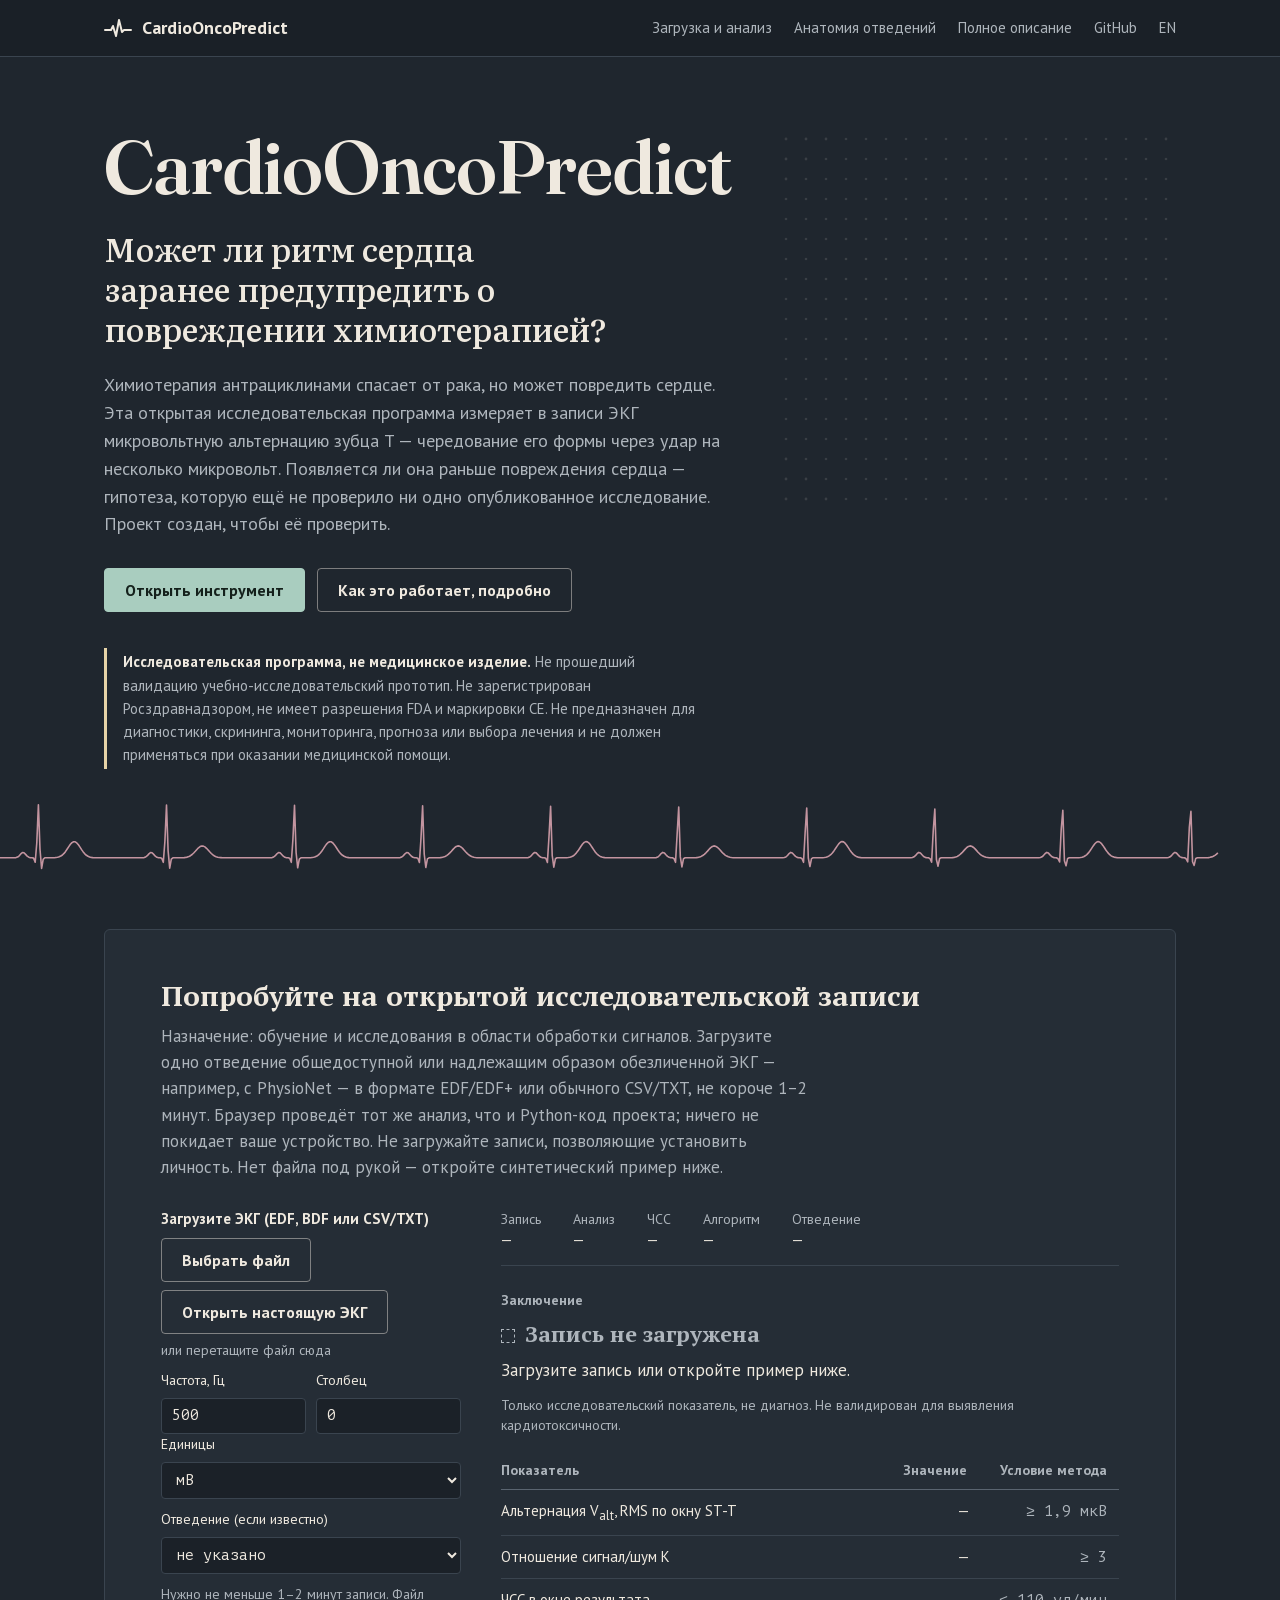
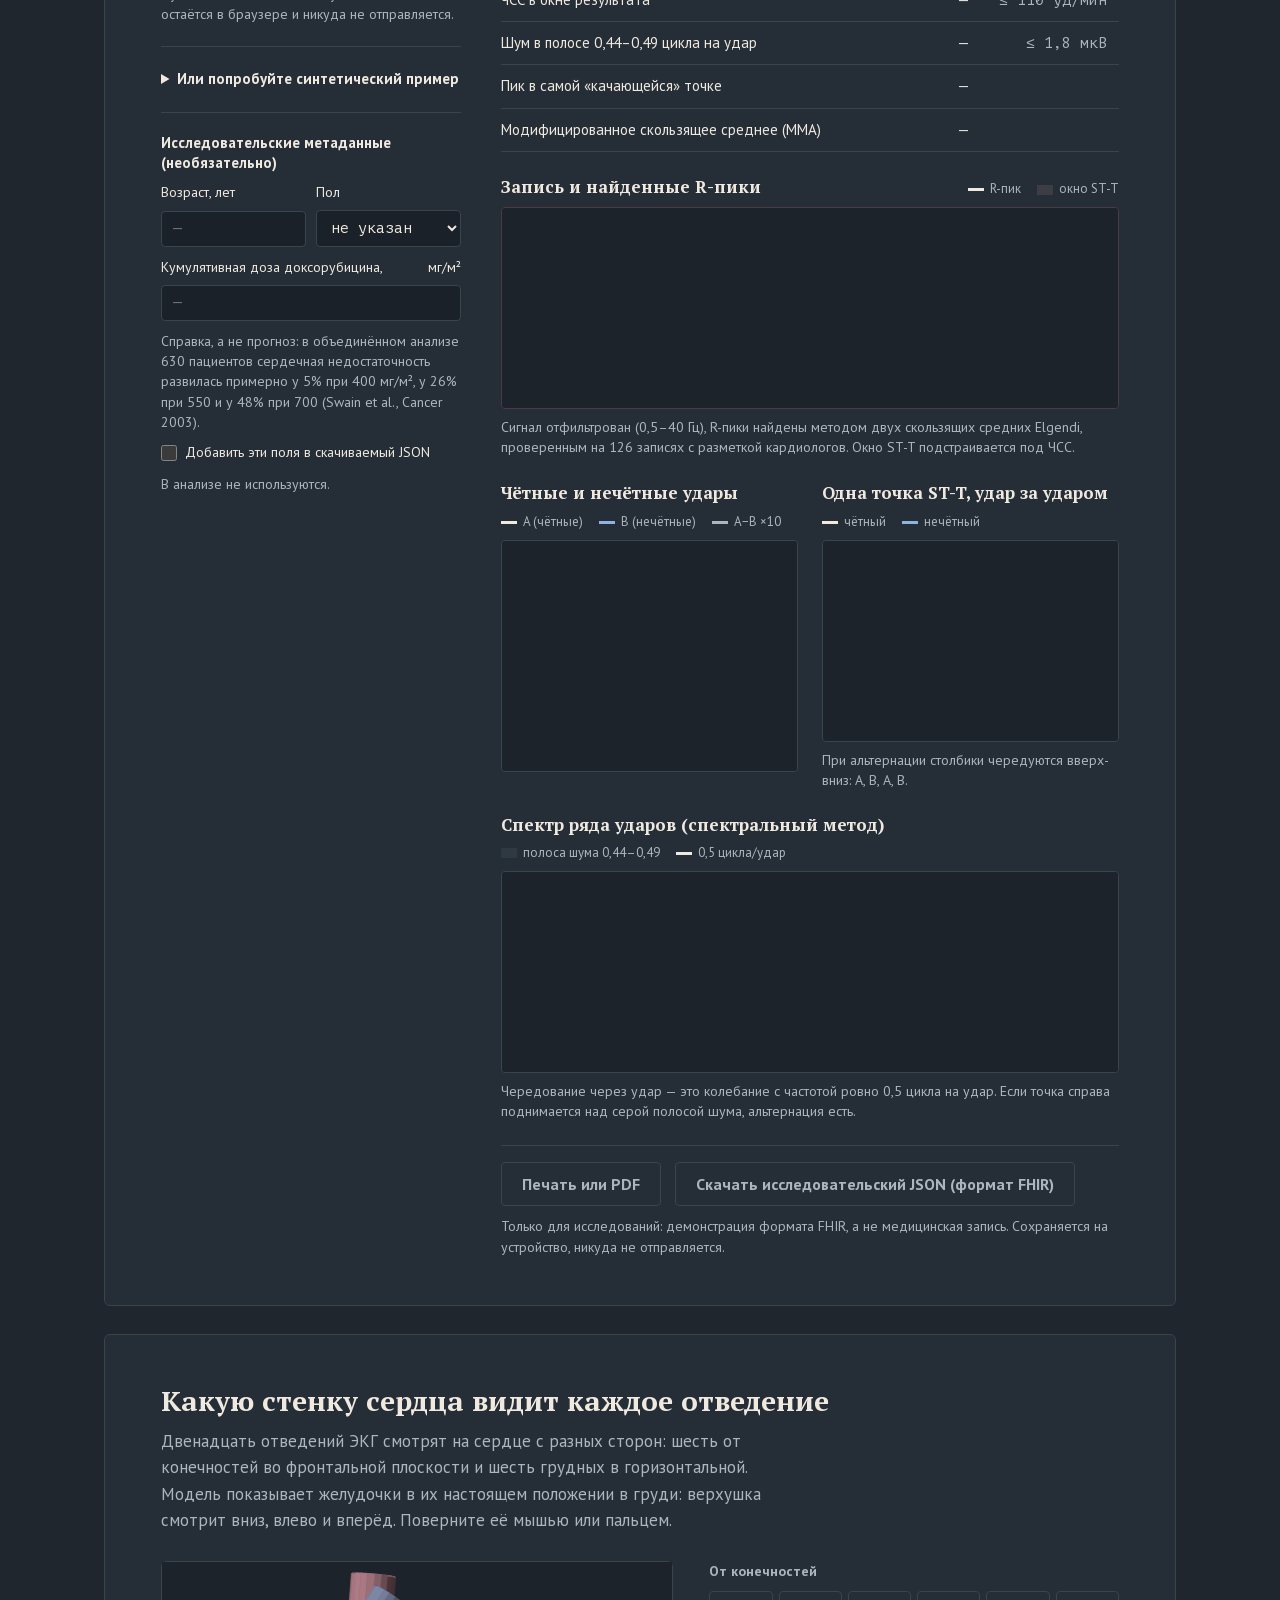
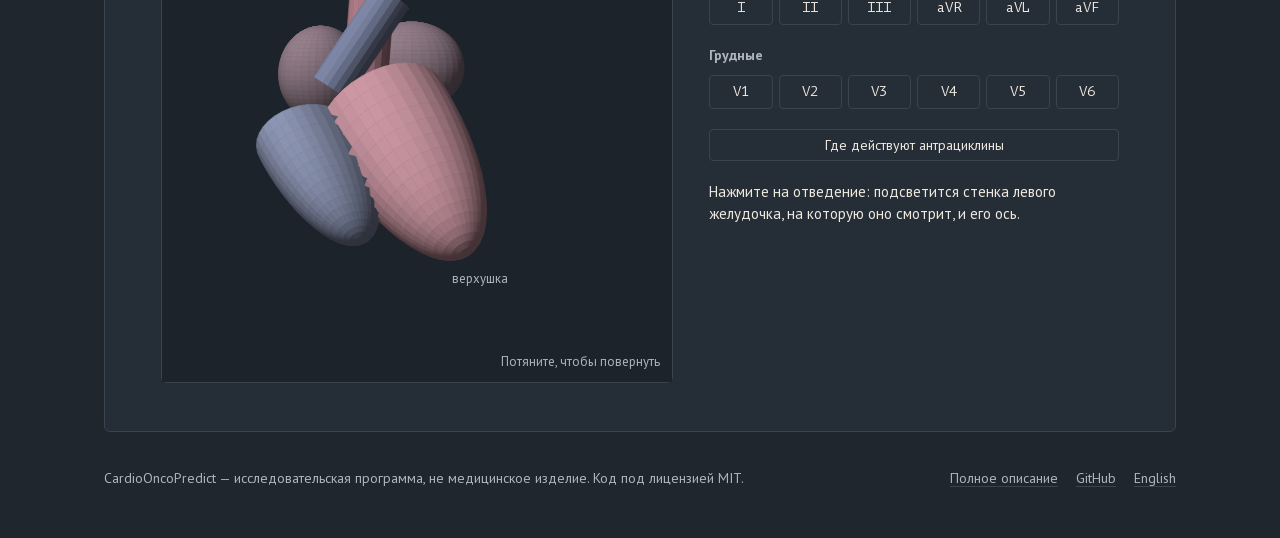
==== commit a64e99da: "1.3.0: interpolate recordings sampled below 400 Hz before TWA analysis At 130 Hz, the rate of a Pola" ====
--- a/ru.html
+++ b/ru.html
@@ -149,7 +149,7 @@
           <div class="panel paper">
             <div class="panel-head"><h3>Запись и найденные R-пики</h3><span class="legend"><span><i style="background:var(--rpeak)"></i>R-пик</span><span><i style="background:var(--window); height:10px"></i>окно ST-T</span></span></div>
             <canvas id="c-strip" height="200"></canvas>
-            <p class="explain">Сигнал отфильтрован (0,5–40 Гц), R-пики найдены алгоритмом Пана–Томпкинса. Окно ST-T подстраивается под ЧСС.</p>
+            <p class="explain">Сигнал отфильтрован (0,5–40 Гц), R-пики найдены методом двух скользящих средних Elgendi, проверенным на 126 записях с разметкой кардиологов. Окно ST-T подстраивается под ЧСС.</p>
           </div>
           <div class="two">
             <div class="panel">
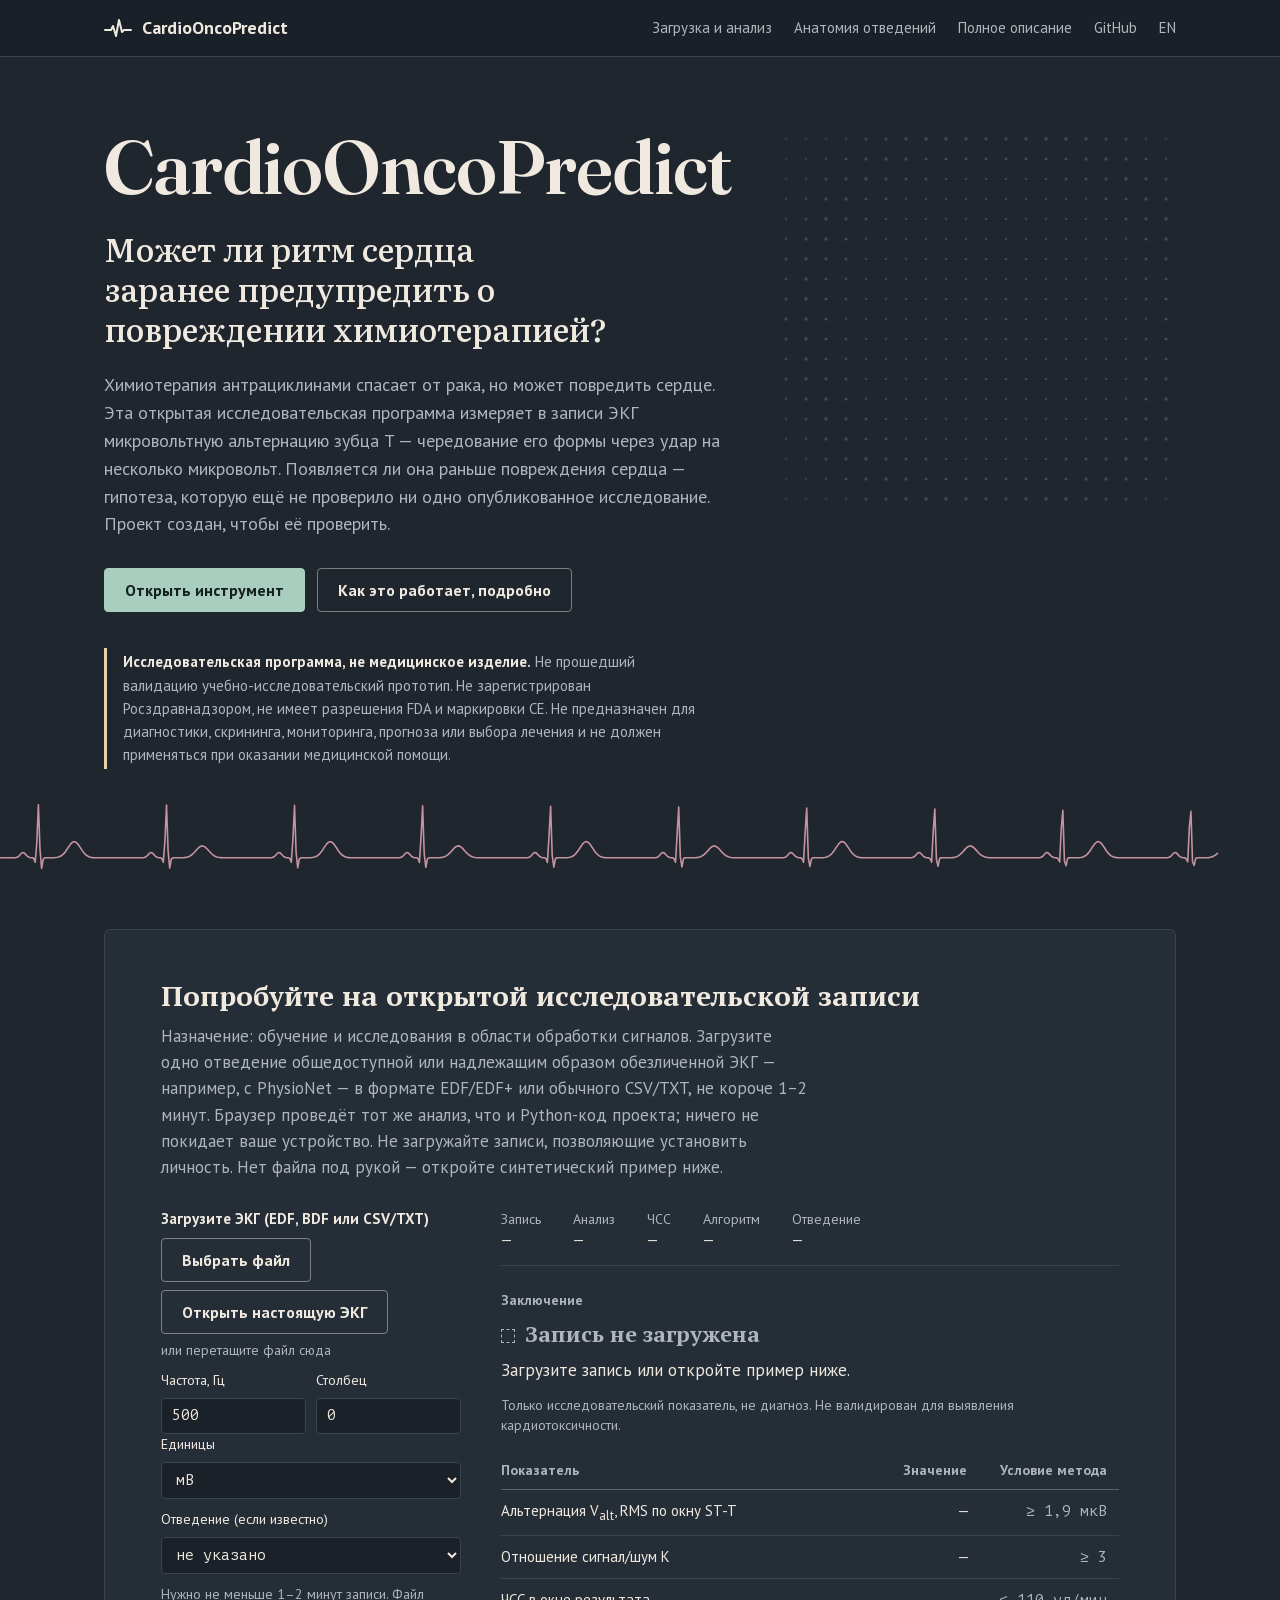
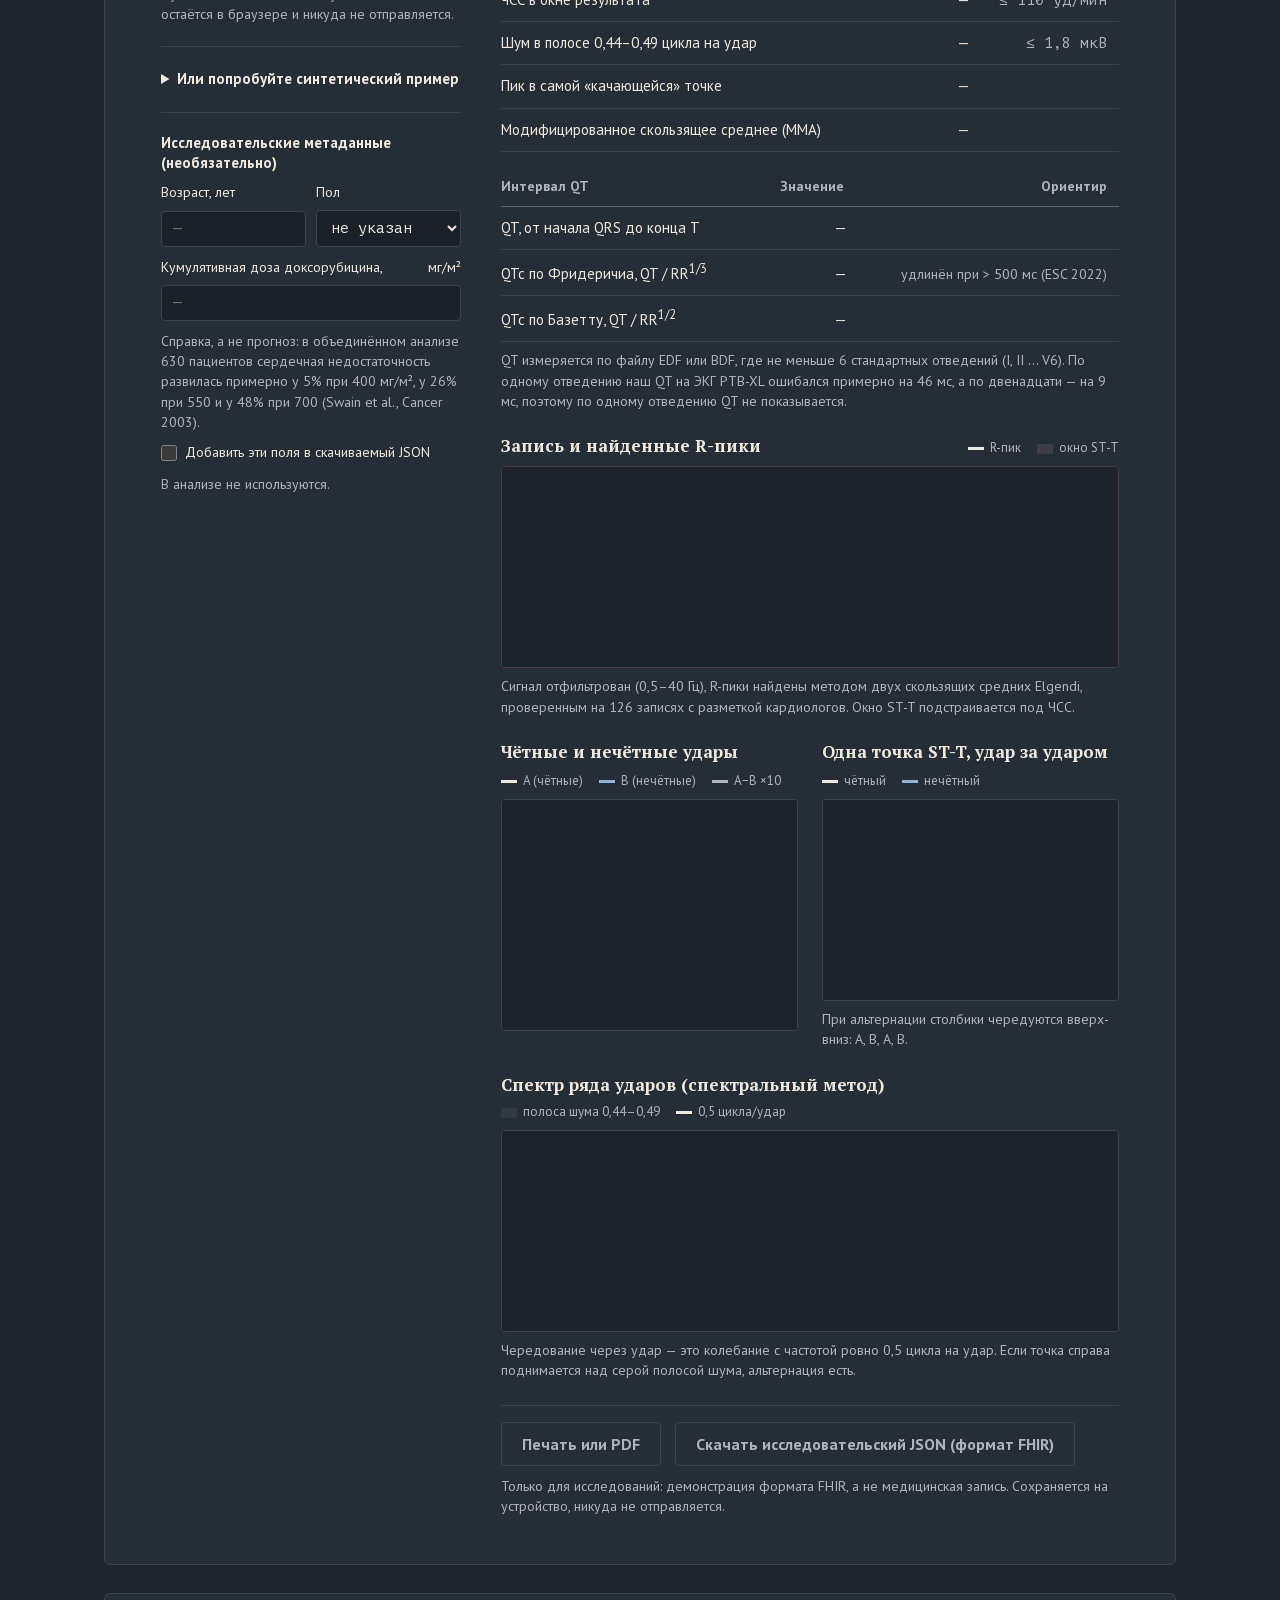
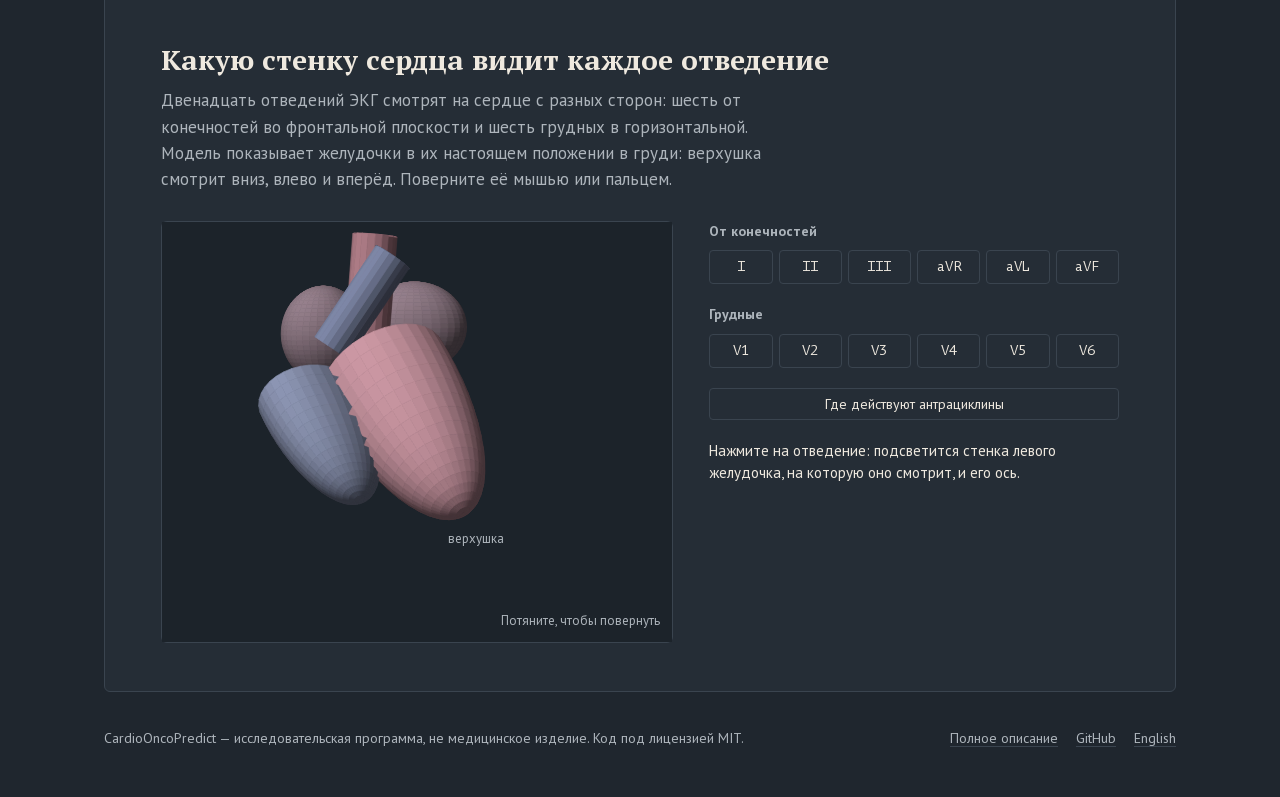
==== commit 2c5495fc: "QT and QTc from all leads, checked against GE 12SL on PTB-XL (1.5.0) The tangent method on the media" ====
--- a/ru.html
+++ b/ru.html
@@ -146,6 +146,17 @@
               <tr><td>Модифицированное скользящее среднее (MMA)</td><td class="num" id="m-mma">—</td><td class="num cond"></td></tr>
             </tbody>
           </table>
+          <div class="qt-block">
+            <table class="criteria" aria-describedby="qt-note">
+              <thead><tr><th>Интервал QT</th><th class="num">Значение</th><th class="num">Ориентир</th></tr></thead>
+              <tbody>
+                <tr><td>QT, от начала QRS до конца T</td><td class="num" id="m-qt">—</td><td class="num cond"></td></tr>
+                <tr><td>QTc по Фридеричиа, QT / RR<sup>1/3</sup></td><td class="num" id="m-qtcf">—</td><td class="num cond wrap">удлинён при &gt;&nbsp;500&nbsp;мс (ESC&nbsp;2022)</td></tr>
+                <tr><td>QTc по Базетту, QT / RR<sup>1/2</sup></td><td class="num" id="m-qtcb">—</td><td class="num cond"></td></tr>
+              </tbody>
+            </table>
+            <p class="hint qt-note" id="qt-note">QT измеряется по файлу EDF или BDF, где не меньше 6 стандартных отведений.</p>
+          </div>
           <div class="panel paper">
             <div class="panel-head"><h3>Запись и найденные R-пики</h3><span class="legend"><span><i style="background:var(--rpeak)"></i>R-пик</span><span><i style="background:var(--window); height:10px"></i>окно ST-T</span></span></div>
             <canvas id="c-strip" height="200"></canvas>
--- a/assets/css/site.css
+++ b/assets/css/site.css
@@ -159,6 +159,8 @@
 .criteria td.met { color: var(--finding); font-weight: 700; }
 .criteria td.warn { color: var(--amber); font-weight: 700; }
 .criteria td.cond { color: var(--muted); }
+.criteria td.cond.wrap { white-space: normal; font-family: var(--sans); font-size: 14px; }
+.qt-note { margin-top: 8px; max-width: 80ch; }
 
 .panel { min-width: 0; }
 .panel-head { display: flex; justify-content: space-between; align-items: baseline; gap: 6px 16px; flex-wrap: wrap; margin-bottom: 8px; }
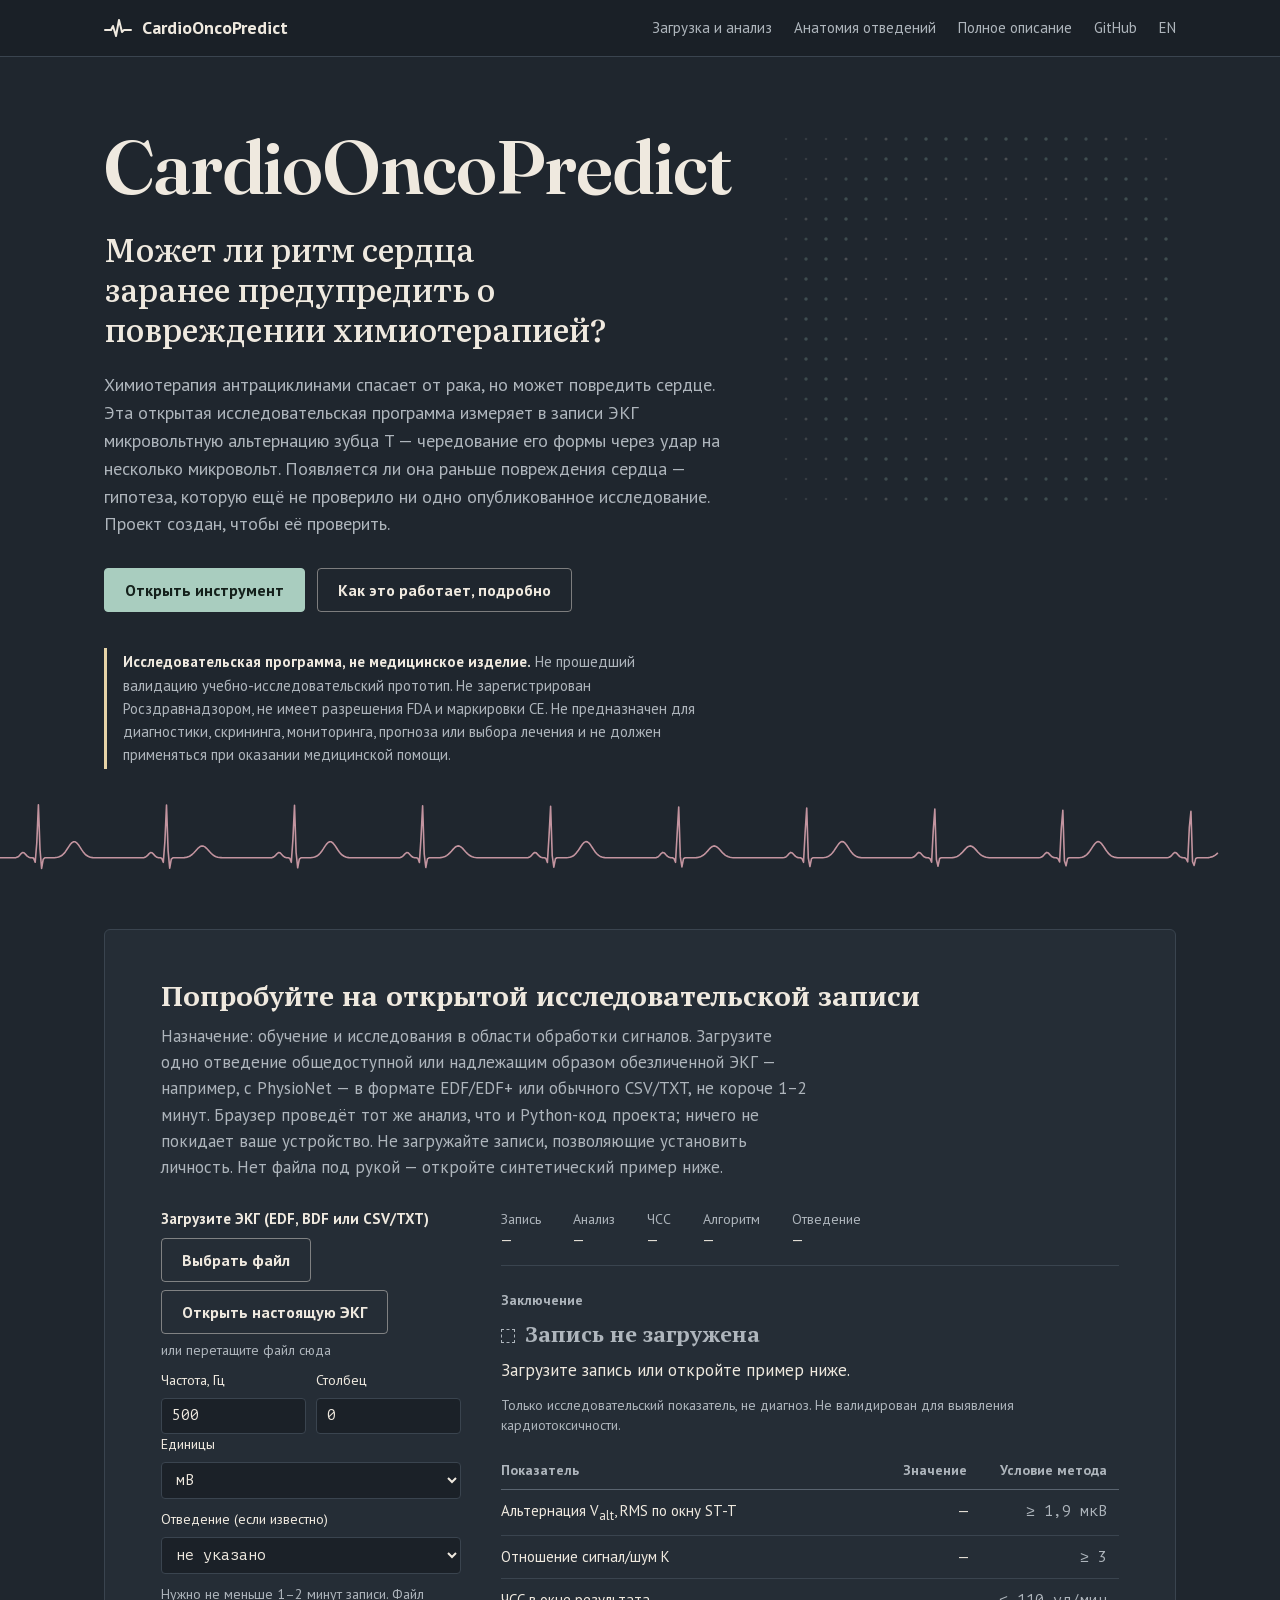
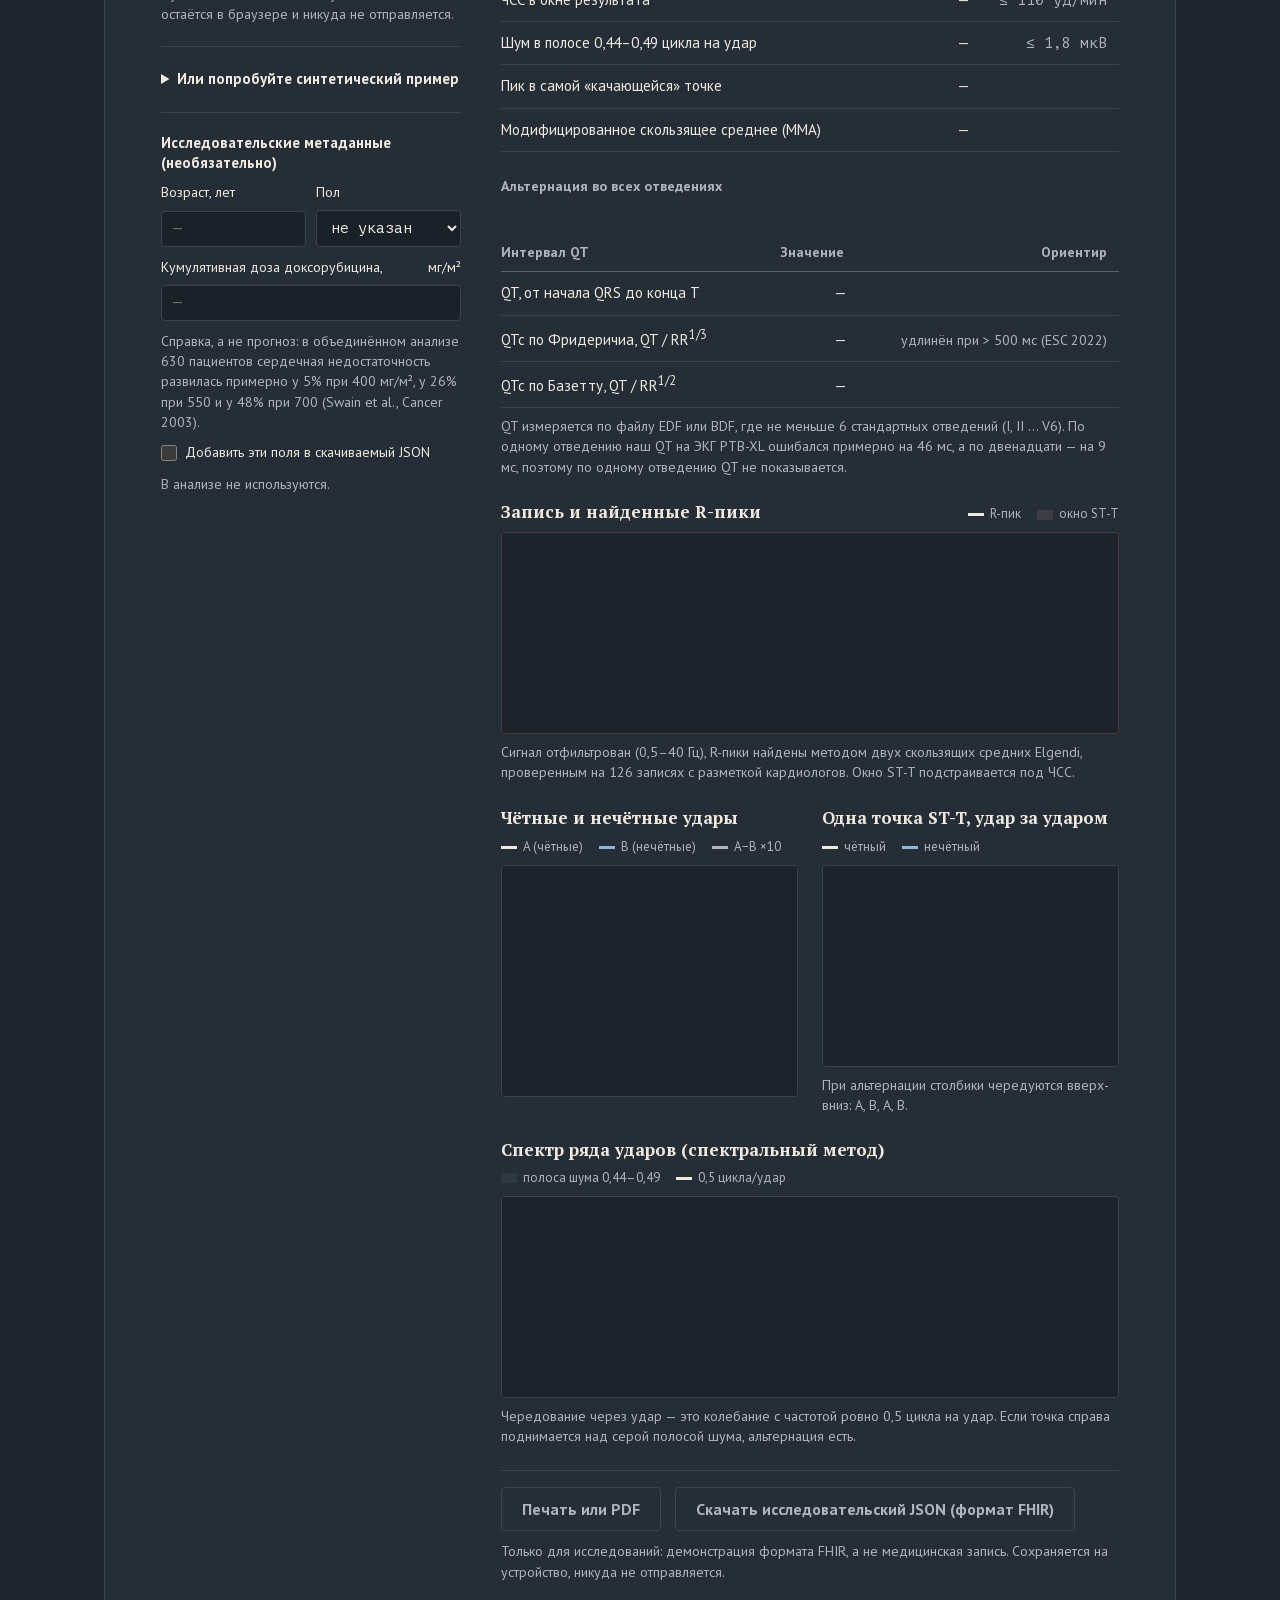
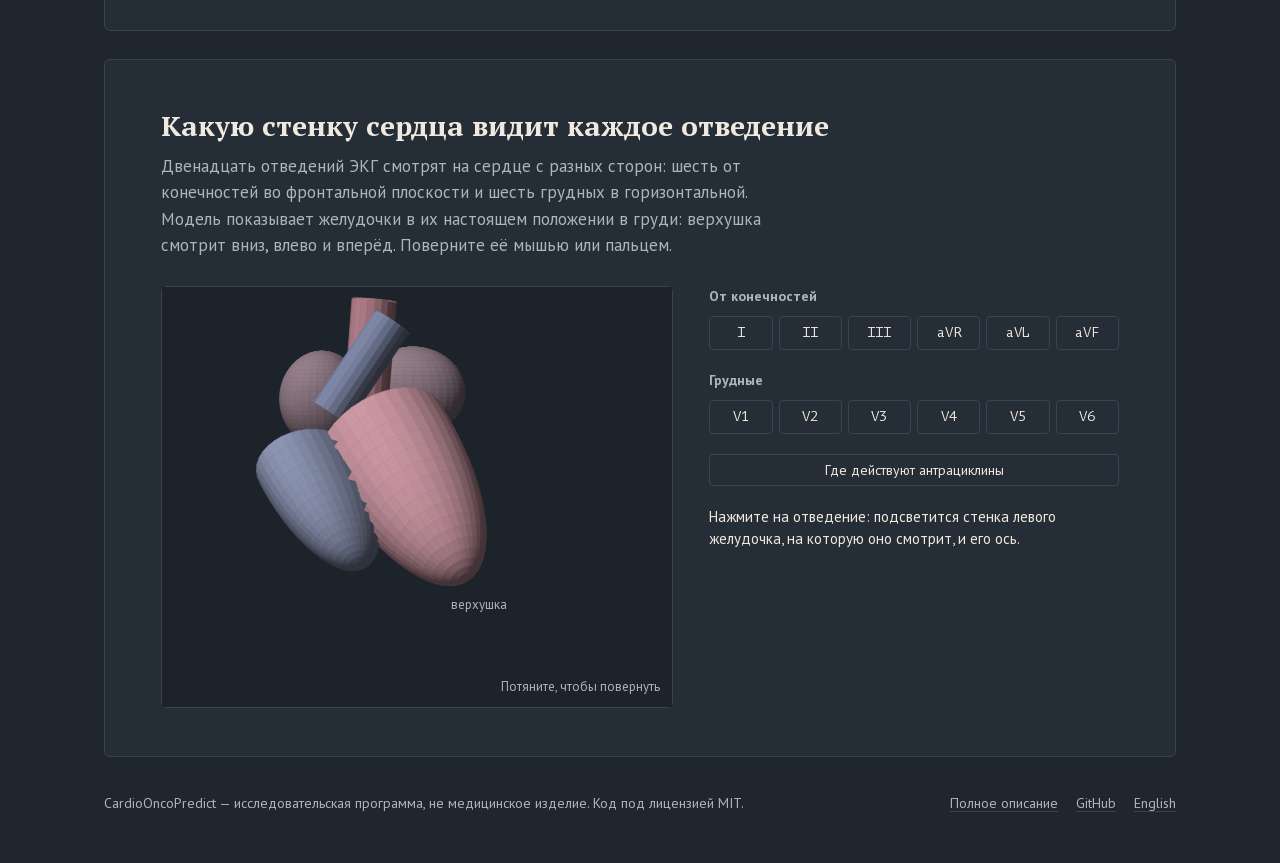
==== commit e82d6d00: "Alternans in every lead with the two-adjacent-chest-leads rule (1.6.0) Every lead is analysed with o" ====
--- a/ru.html
+++ b/ru.html
@@ -146,6 +146,11 @@
               <tr><td>Модифицированное скользящее среднее (MMA)</td><td class="num" id="m-mma">—</td><td class="num cond"></td></tr>
             </tbody>
           </table>
+          <div class="leads-block" id="leads-block" hidden>
+            <div class="leads-head"><span class="leads-title">Альтернация во всех отведениях</span><span class="hint" id="leads-sub"></span></div>
+            <div class="lead-grid" id="lead-grid" role="group" aria-label="Альтернация по отведениям, в раскладке печатной ЭКГ в 12 отведениях"></div>
+            <p class="hint leads-note" id="leads-note" aria-live="polite"></p>
+          </div>
           <div class="qt-block">
             <table class="criteria" aria-describedby="qt-note">
               <thead><tr><th>Интервал QT</th><th class="num">Значение</th><th class="num">Ориентир</th></tr></thead>
--- a/assets/css/site.css
+++ b/assets/css/site.css
@@ -161,6 +161,27 @@
 .criteria td.cond { color: var(--muted); }
 .criteria td.cond.wrap { white-space: normal; font-family: var(--sans); font-size: 14px; }
 .qt-note { margin-top: 8px; max-width: 80ch; }
+.leads-block { display: grid; gap: 10px; }
+.leads-head { display: flex; flex-wrap: wrap; gap: 4px 14px; align-items: baseline; }
+.leads-title { font-weight: 700; font-size: 14px; color: var(--muted); }
+.lead-grid { display: grid; grid-template-columns: repeat(4, minmax(0, 1fr)); gap: 6px; }
+.lead-cell { display: grid; gap: 2px; justify-items: start; min-width: 0; padding: 8px 10px; border: 1px solid var(--line);
+  border-radius: 4px; background: transparent; color: var(--ink); font: 14px/1.3 var(--sans); text-align: left; cursor: pointer;
+  transition: border-color 0.15s; }
+.lead-cell:hover { border-color: var(--muted); }
+.lead-cell:disabled { cursor: default; opacity: 0.55; }
+.lead-cell[aria-pressed="true"] { border-color: var(--ink); box-shadow: inset 0 0 0 1px var(--ink); }
+.lead-cell b { display: flex; align-items: center; gap: 7px; font: 700 15px/1.2 var(--sans); }
+.lead-cell b::before { content: ""; flex: none; width: 9px; height: 9px; box-sizing: border-box; }
+.lead-cell.pos b::before { background: var(--finding); }
+.lead-cell.neg b::before { background: var(--muted); }
+.lead-cell.ind b::before { border: 1.5px solid var(--amber); }
+.lead-cell.err b::before, .lead-cell.none b::before { border: 1.5px dashed var(--muted); }
+.lead-cell .v { font: 14px var(--mono); }
+.lead-cell.pos .v { color: var(--finding); font-weight: 700; }
+.lead-cell .k { font: 12px var(--mono); color: var(--muted); }
+.leads-note { max-width: 80ch; }
+@media (prefers-reduced-motion: reduce) { .lead-cell { transition: none; } }
 
 .panel { min-width: 0; }
 .panel-head { display: flex; justify-content: space-between; align-items: baseline; gap: 6px 16px; flex-wrap: wrap; margin-bottom: 8px; }
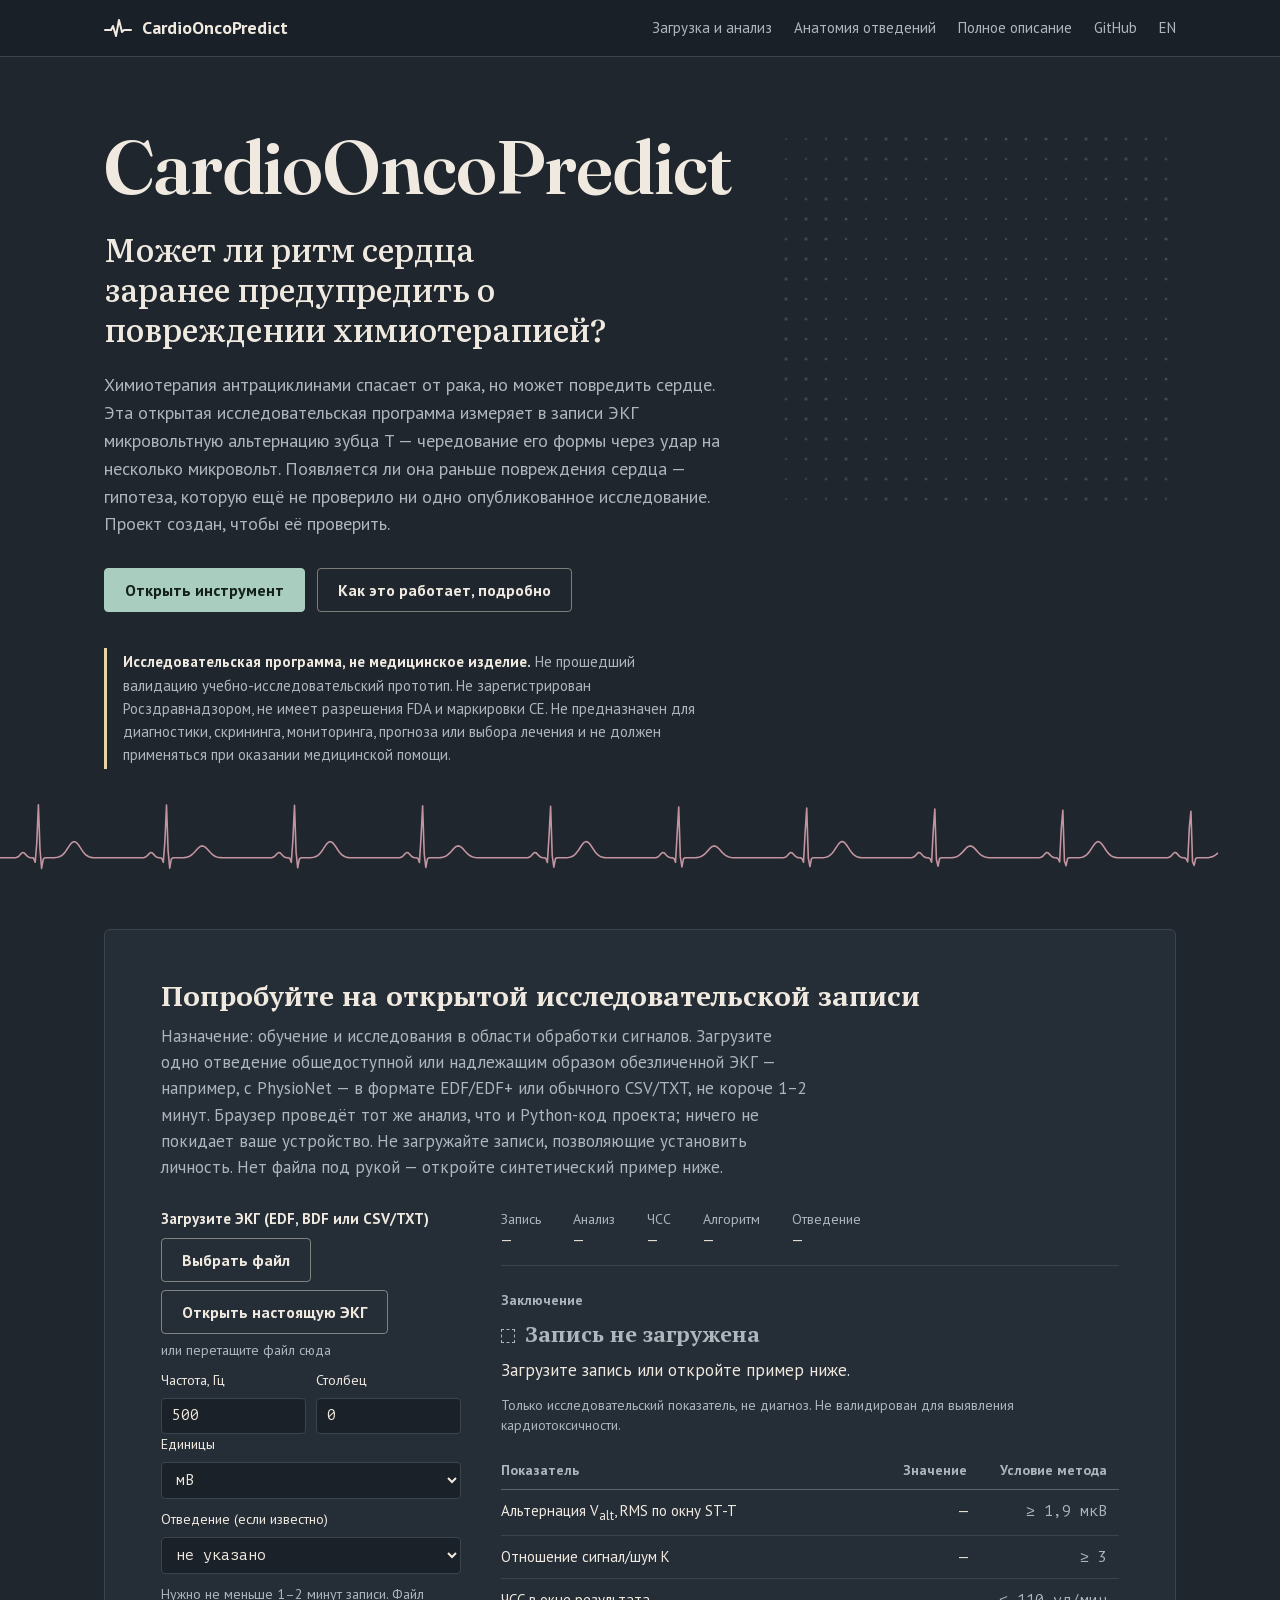
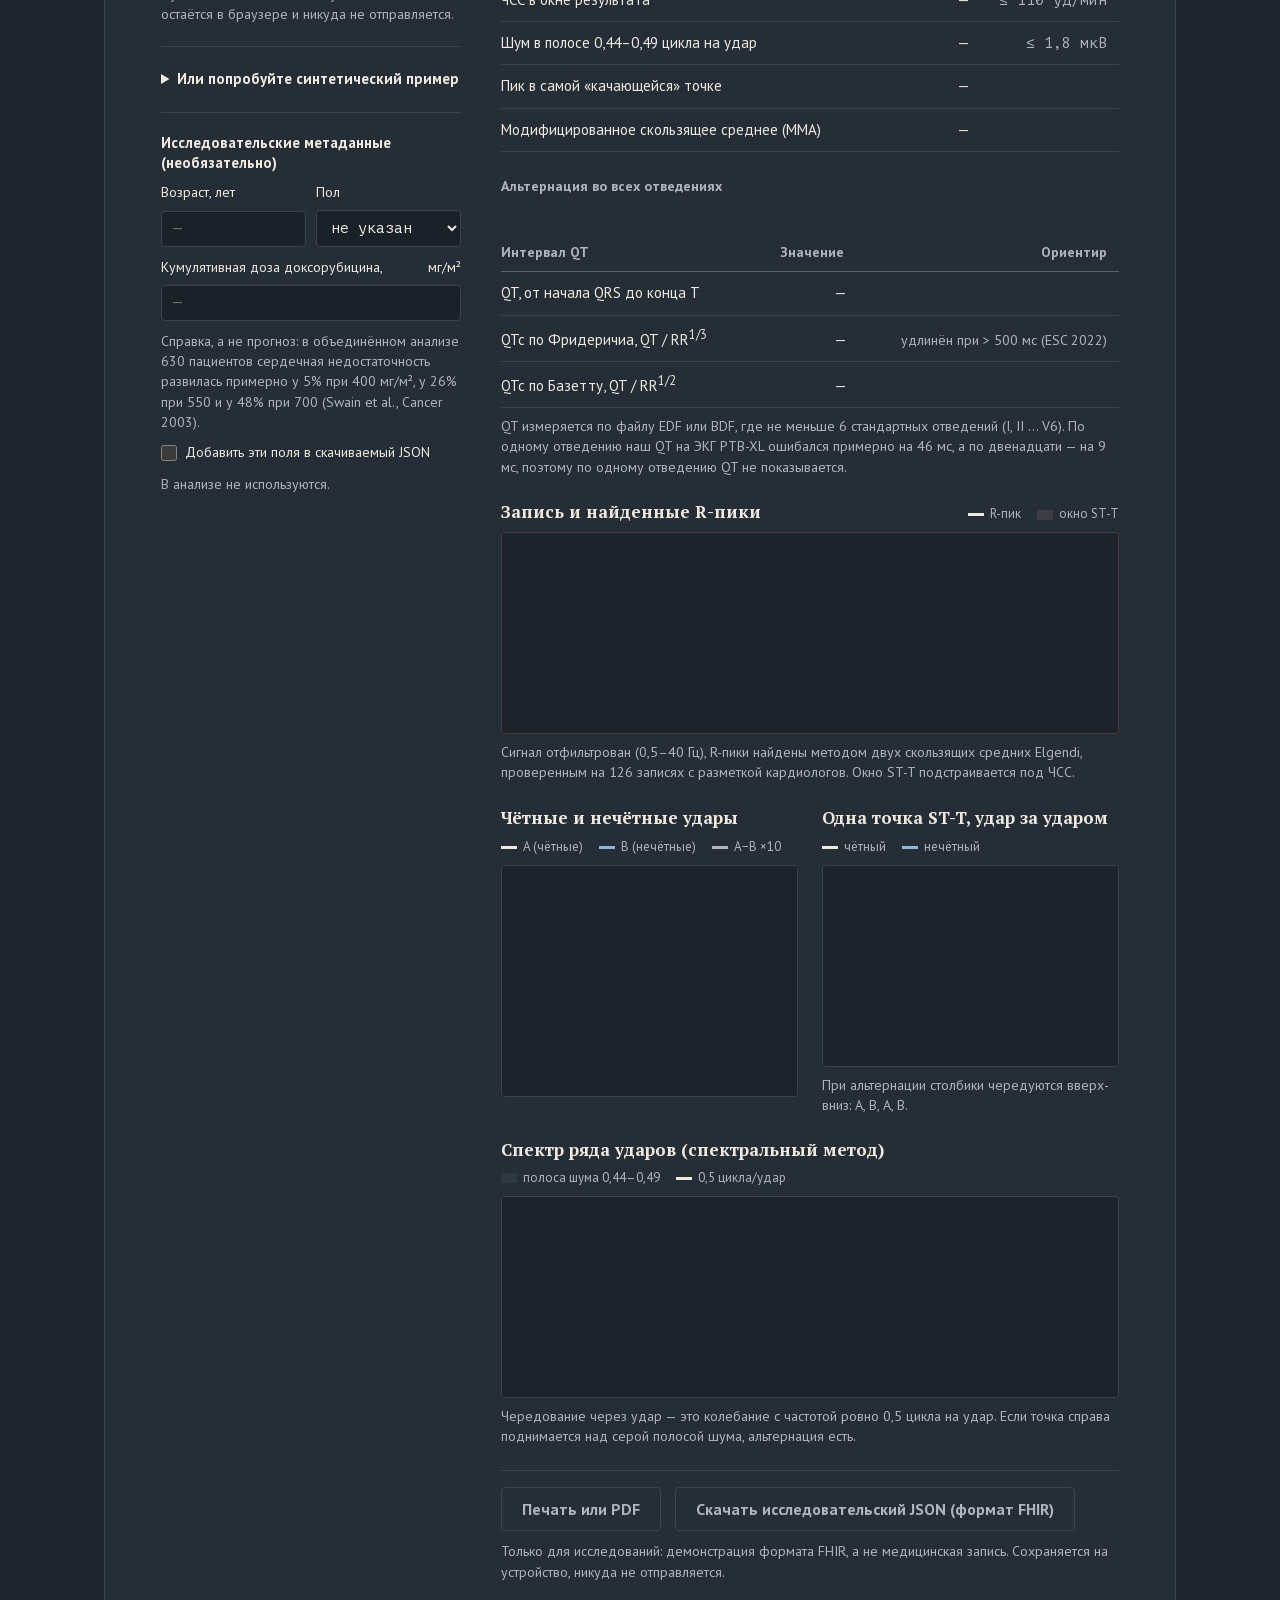
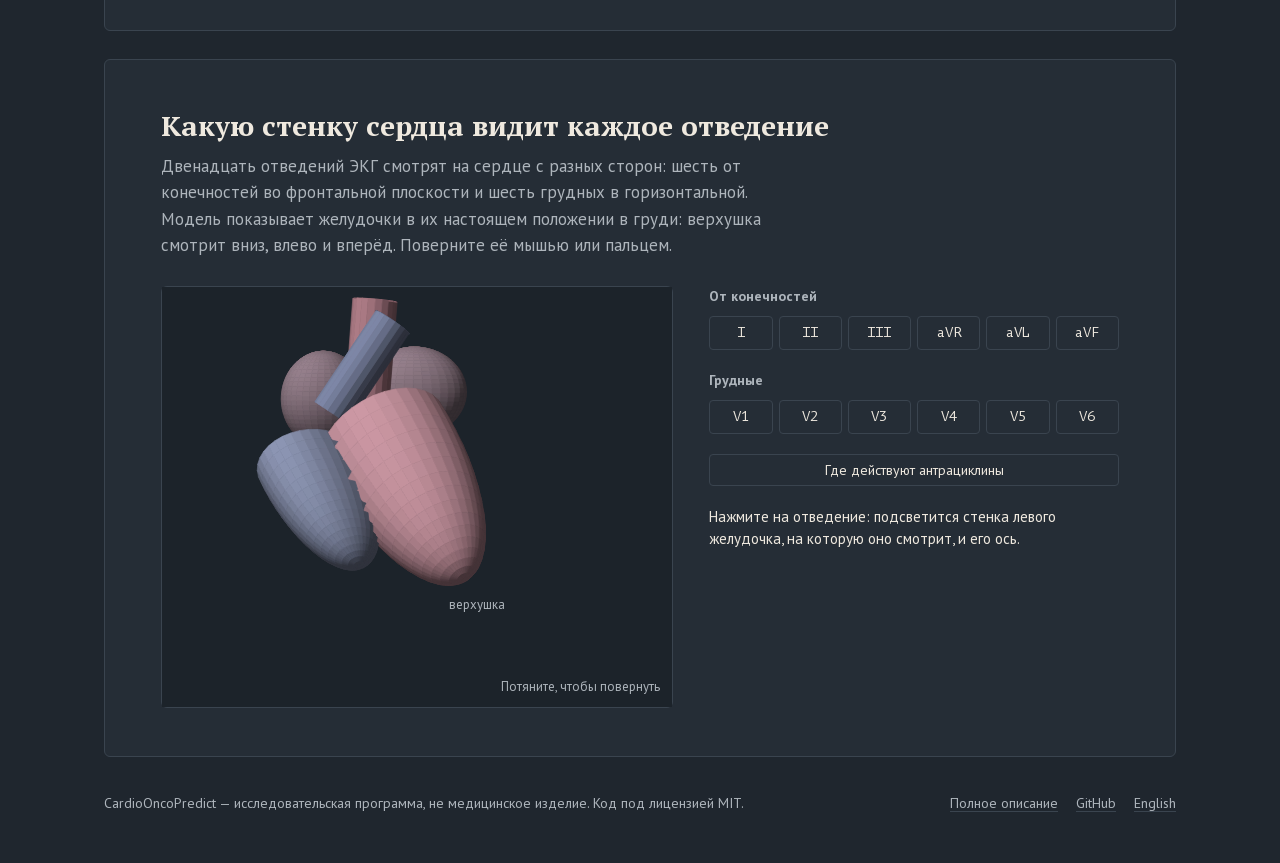
==== commit 10faec74: "De-identified copies of EDF/BDF files; 1.6.0 DOI cardioonco/edf.py and anonymizeEDF in edf.js write " ====
--- a/ru.html
+++ b/ru.html
@@ -66,6 +66,7 @@
             <span class="hint drop-hint">или перетащите файл сюда</span>
             <div id="f-edf-wrap" hidden>
               <div class="ctl"><label for="f-edf-channel">Канал (отведение)</label><select id="f-edf-channel"></select></div>
+              <div class="anon"><p class="hint" id="f-anon-text" aria-live="polite"></p><button type="button" class="btn ghost" id="b-anon">Скачать обезличенную копию</button></div>
             </div>
             <div id="f-csv-wrap">
               <div class="row">
--- a/assets/css/site.css
+++ b/assets/css/site.css
@@ -161,6 +161,8 @@
 .criteria td.cond { color: var(--muted); }
 .criteria td.cond.wrap { white-space: normal; font-family: var(--sans); font-size: 14px; }
 .qt-note { margin-top: 8px; max-width: 80ch; }
+.anon { display: grid; gap: 8px; justify-items: start; margin-top: 10px; }
+.anon .hint { max-width: 60ch; }
 .leads-block { display: grid; gap: 10px; }
 .leads-head { display: flex; flex-wrap: wrap; gap: 4px 14px; align-items: baseline; }
 .leads-title { font-weight: 700; font-size: 14px; color: var(--muted); }
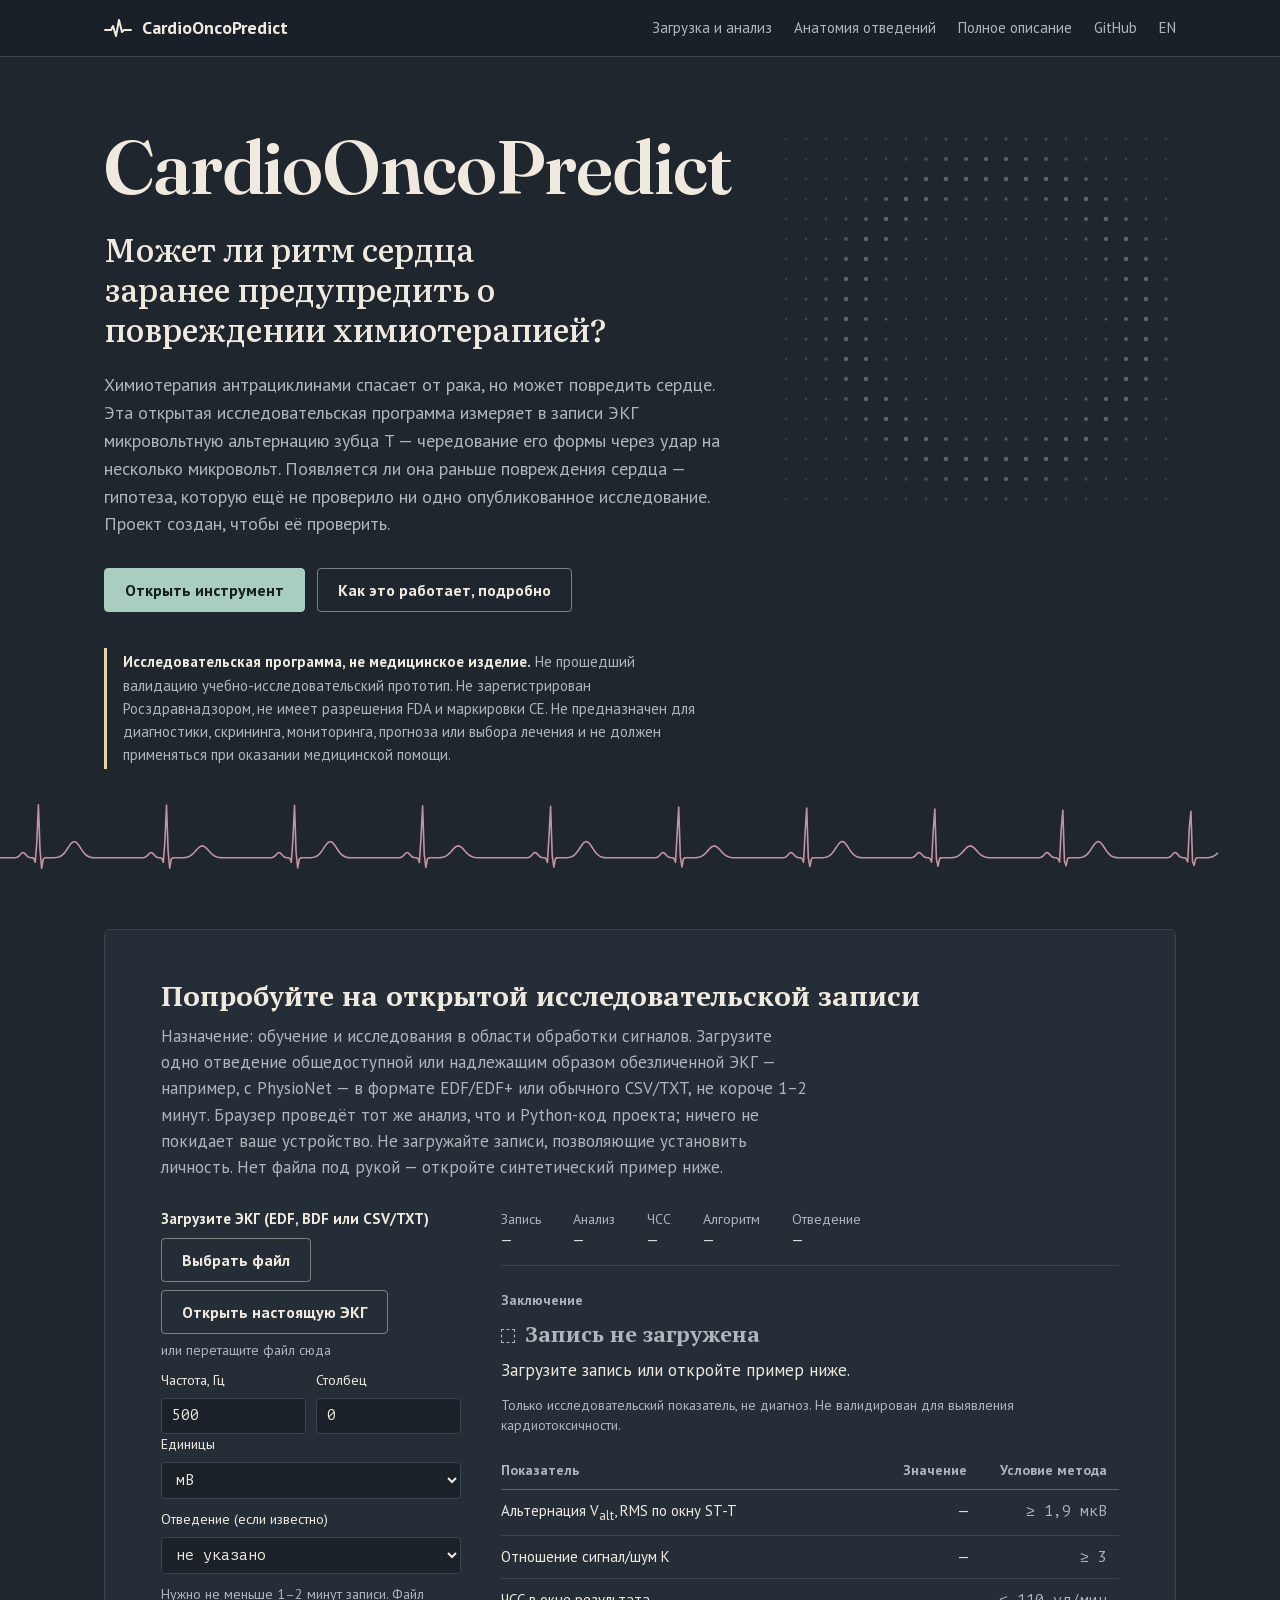
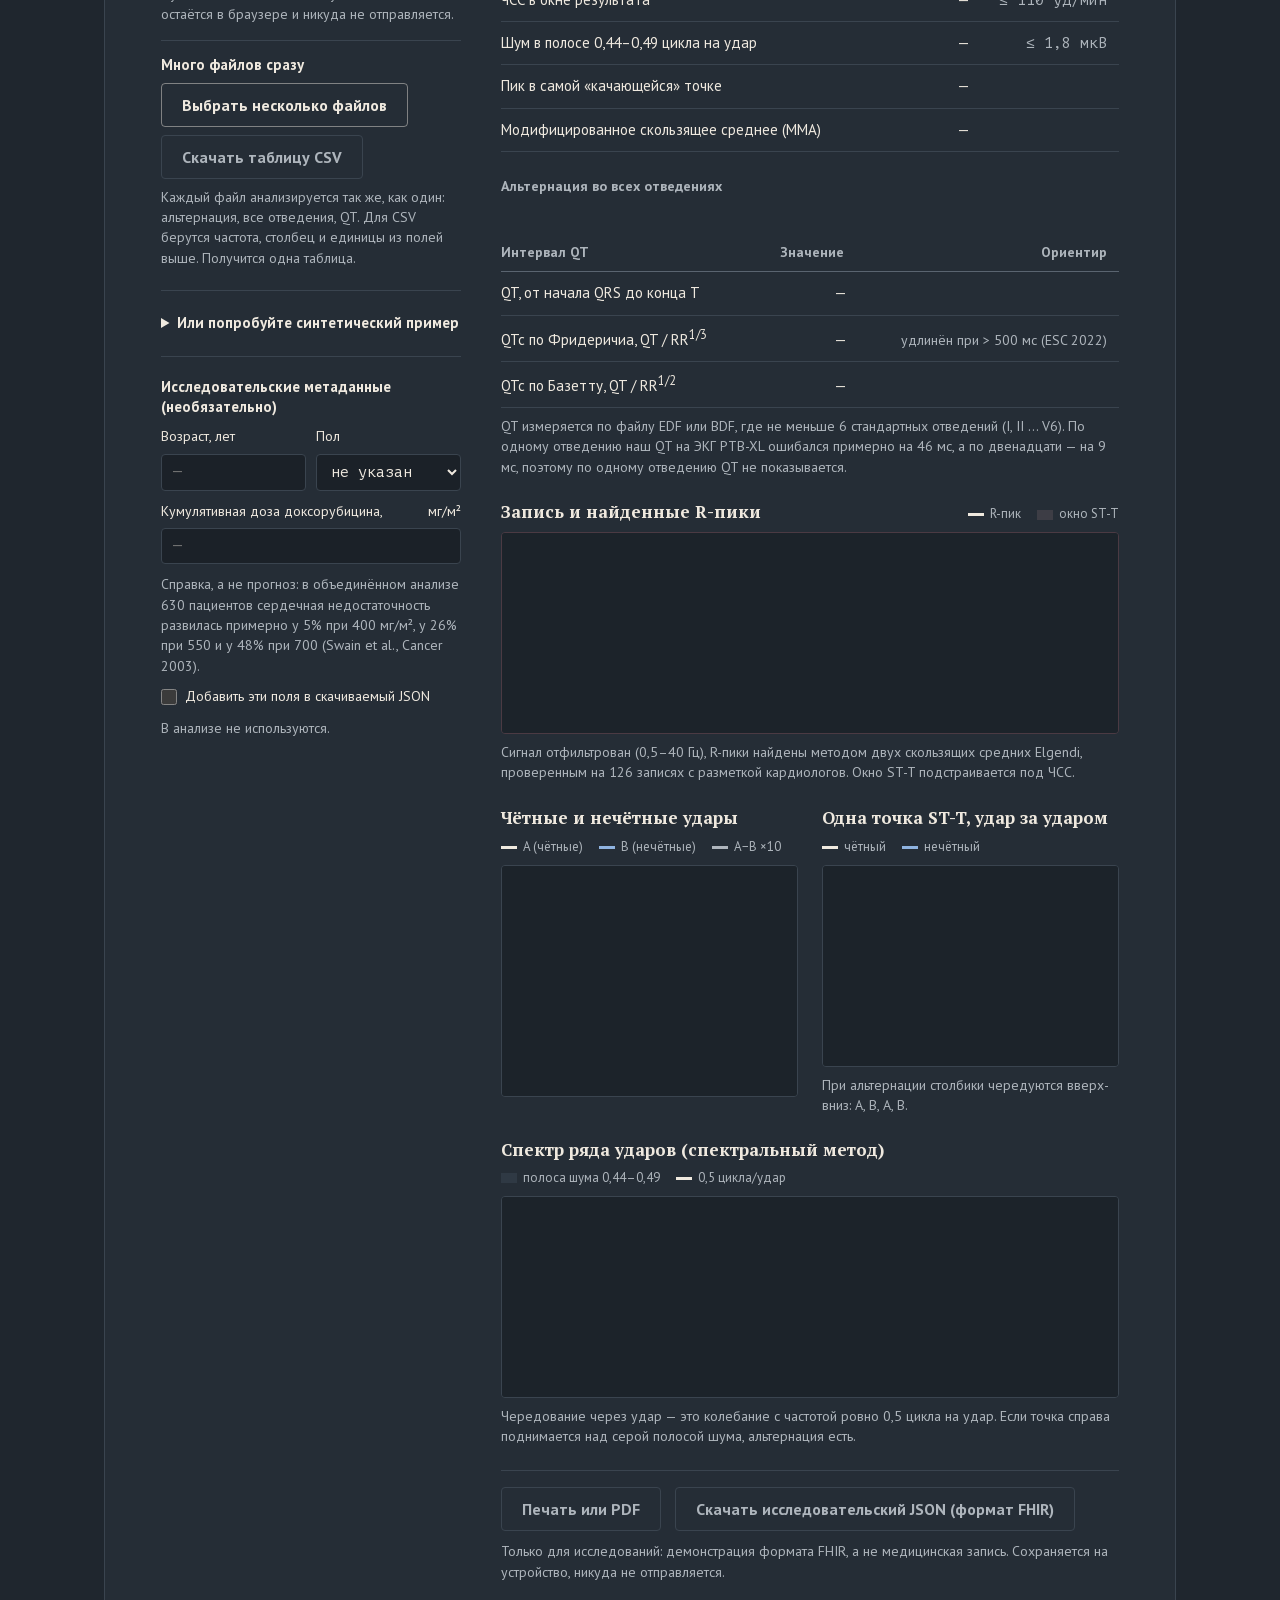
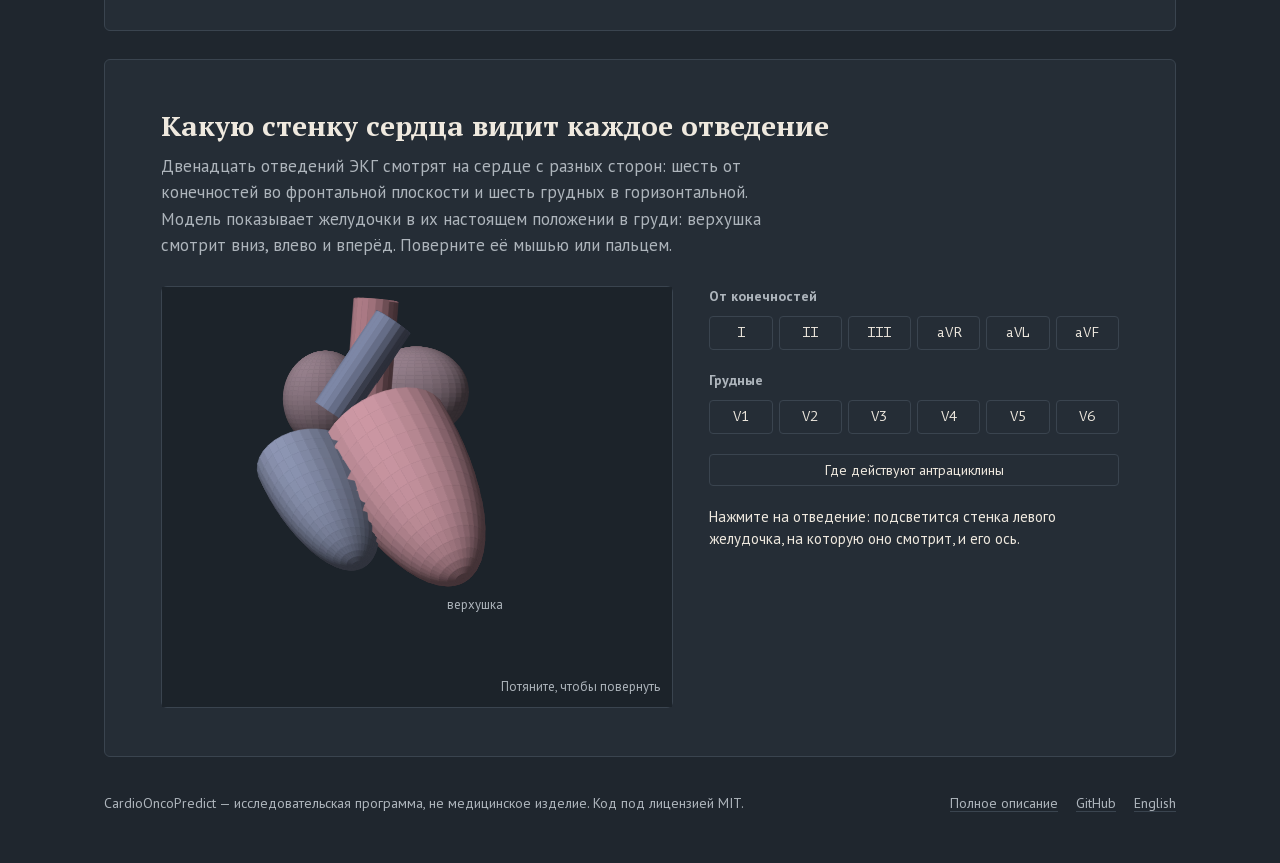
==== commit f9d418f7: "Batch mode: many files into one CSV table (1.7.0) "Choose several files" analyses each file as a sin" ====
--- a/ru.html
+++ b/ru.html
@@ -77,6 +77,12 @@
             </div>
             <div class="ctl"><label for="f-lead">Отведение (если известно)</label><select id="f-lead"><option value="">не указано</option><option value="I">I</option><option value="II">II</option><option value="III">III</option><option value="aVR">aVR</option><option value="aVL">aVL</option><option value="aVF">aVF</option><option value="V1">V1</option><option value="V2">V2</option><option value="V3">V3</option><option value="V4">V4</option><option value="V5">V5</option><option value="V6">V6</option></select></div>
             <span class="hint" id="f-status">Нужно не меньше 1–2 минут записи. Файл остаётся в браузере и никуда не отправляется.</span>
+            <div class="batch">
+              <b class="group" id="f-batch-title">Много файлов сразу</b>
+              <input type="file" id="f-batch" class="sr-only" multiple accept=".edf,.bdf,.csv,.txt,text/csv,text/plain" aria-describedby="f-batch-title">
+              <div class="pick-row"><label for="f-batch" class="btn ghost pick">Выбрать несколько файлов</label><button type="button" class="btn ghost" id="b-batch-csv" disabled>Скачать таблицу CSV</button></div>
+              <span class="hint" id="f-batch-status" aria-live="polite">Каждый файл анализируется так же, как один: альтернация, все отведения, QT. Для CSV берутся частота, столбец и единицы из полей выше. Получится одна таблица.</span>
+            </div>
           </div>
 
           <details class="demo">
--- a/assets/css/site.css
+++ b/assets/css/site.css
@@ -162,6 +162,7 @@
 .criteria td.cond.wrap { white-space: normal; font-family: var(--sans); font-size: 14px; }
 .qt-note { margin-top: 8px; max-width: 80ch; }
 .anon { display: grid; gap: 8px; justify-items: start; margin-top: 10px; }
+.batch { display: grid; gap: 8px; margin-top: 6px; padding-top: 14px; border-top: 1px solid var(--line); }
 .anon .hint { max-width: 60ch; }
 .leads-block { display: grid; gap: 10px; }
 .leads-head { display: flex; flex-wrap: wrap; gap: 4px 14px; align-items: baseline; }
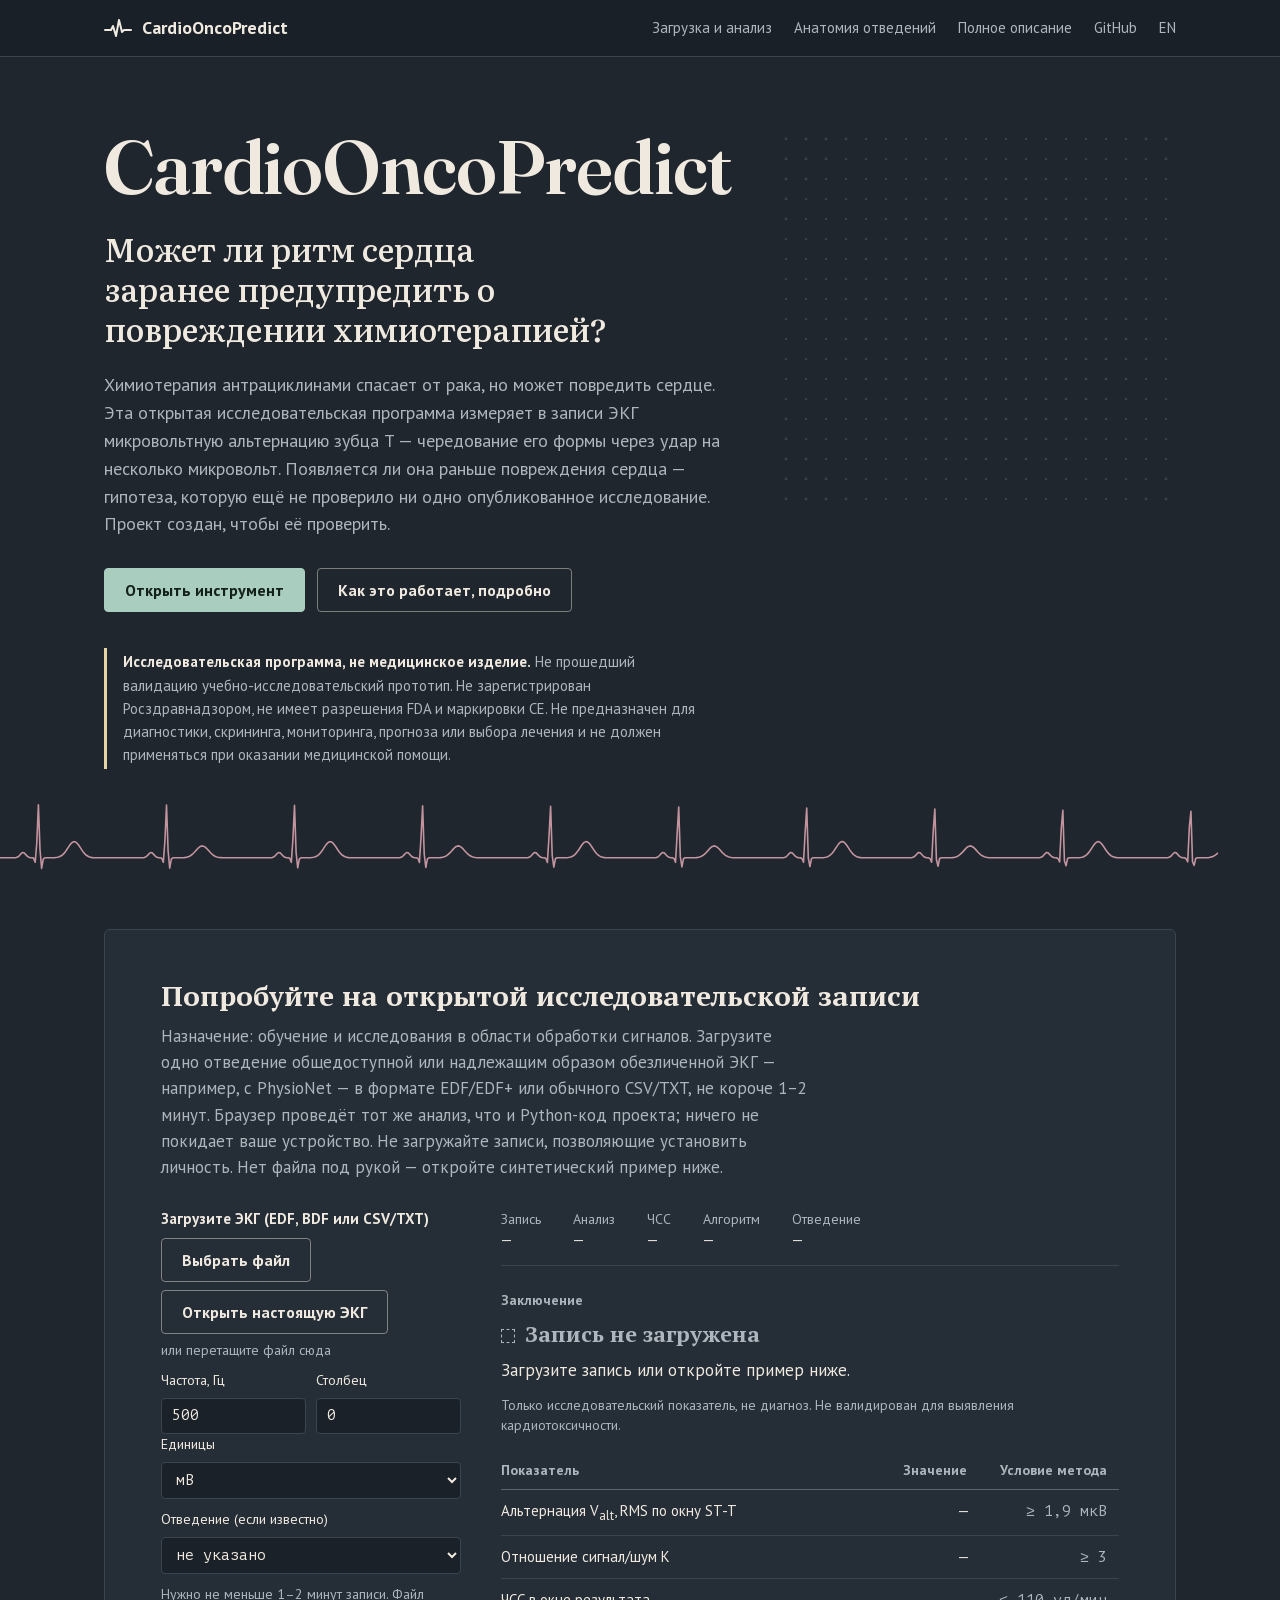
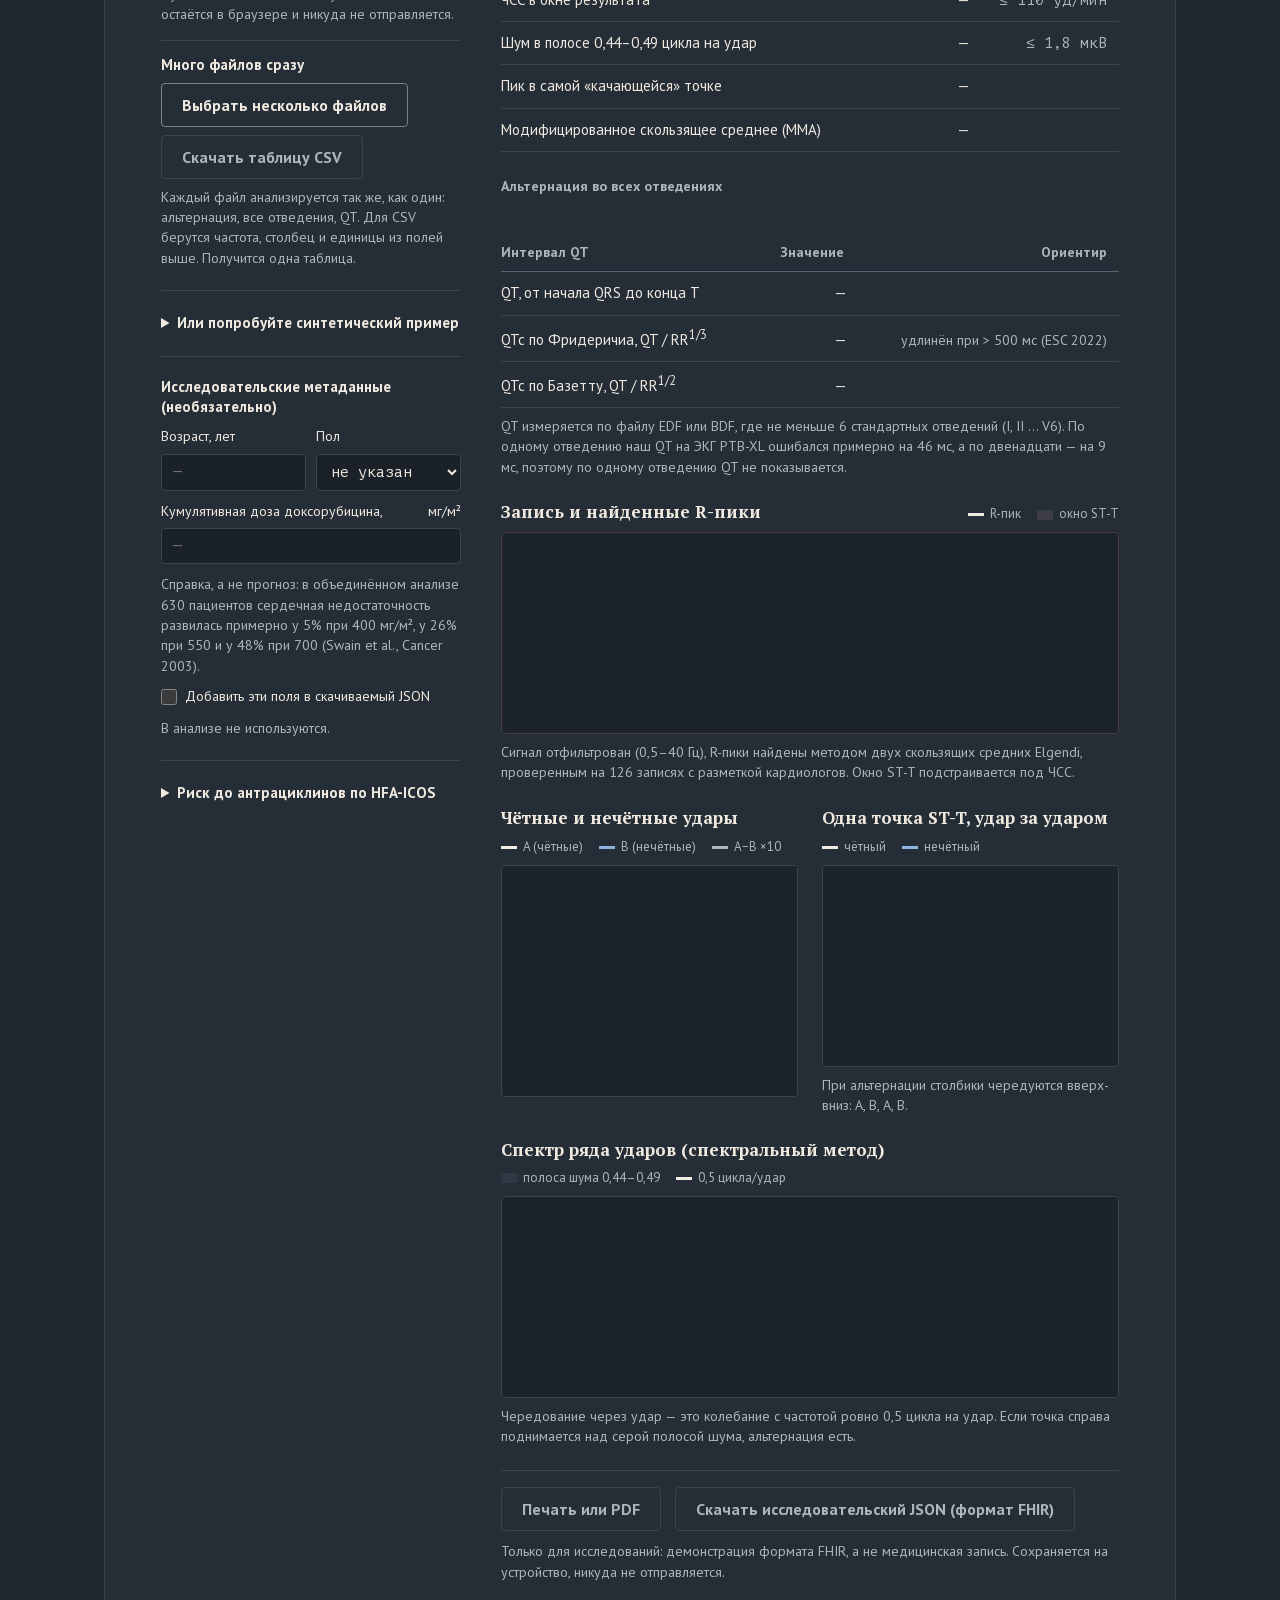
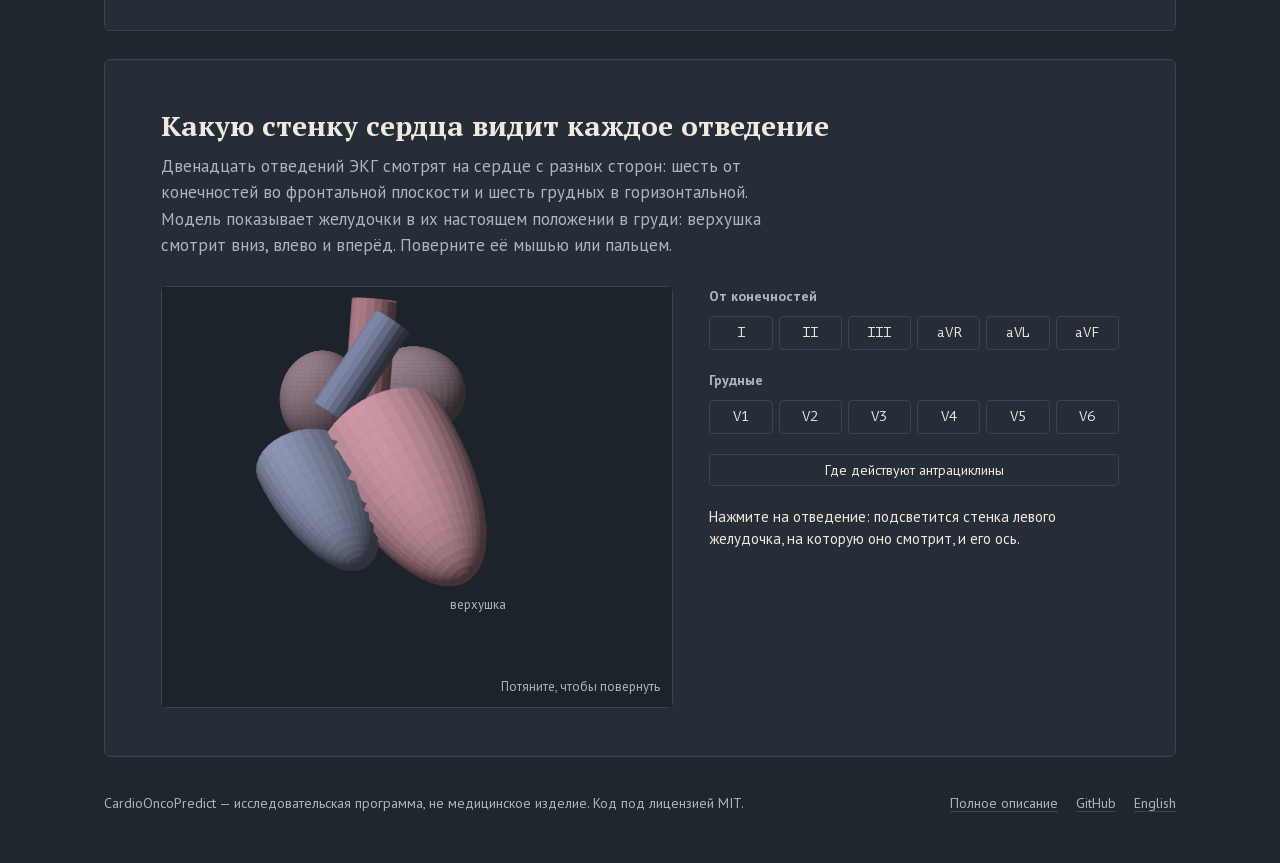
==== commit 1a5bf496: "HFA-ICOS baseline risk before anthracyclines (1.8.0) Table 2 of Lyon et al., Eur J Heart Fail 2020 (" ====
--- a/ru.html
+++ b/ru.html
@@ -130,6 +130,13 @@
             <label class="check"><input type="checkbox" id="p-include"> Добавить эти поля в скачиваемый JSON</label>
             <span class="hint">В анализе не используются.</span>
           </div>
+
+          <details class="hfa" id="hfa">
+            <summary>Риск до антрациклинов по HFA-ICOS</summary>
+            <p class="hint">Таблица 2 позиционного документа HFA ESC и ICOS (Lyon et al., Eur J Heart Fail 2020): отметьте, что есть у пациента до начала антрациклинов. Инструмент для врача, не прогноз для конкретного человека.</p>
+            <div id="hfa-form"></div>
+            <div class="hfa-result" id="hfa-result" aria-live="polite"></div>
+          </details>
         </form>
 
         <div class="panels">
@@ -234,6 +241,7 @@
 
 <script src="assets/js/dsp.js"></script>
 <script src="assets/js/edf.js"></script>
+<script src="assets/js/hfa-icos.js"></script>
 <script src="assets/js/site.js"></script>
 </body>
 </html>
--- a/assets/css/site.css
+++ b/assets/css/site.css
@@ -111,7 +111,7 @@
   background: var(--input); color: var(--ink); width: 100%; }
 .row { display: grid; grid-template-columns: 1fr 1fr; gap: 10px; }
 .patient, .file { display: grid; gap: 10px; }
-.file, .demo, .patient { padding-top: 20px; border-top: 1px solid var(--line); }
+.file, .demo, .patient, .hfa { padding-top: 20px; border-top: 1px solid var(--line); }
 .controls > :first-child { padding-top: 0; border-top: 0; }
 .file input[type="file"] { font: 14px var(--sans); color: var(--muted); max-width: 100%; }
 .file input[type="file"]::file-selector-button { font: 700 14px var(--sans); color: var(--ink); background: var(--paper);
@@ -125,6 +125,17 @@
 .check { display: flex; gap: 8px; align-items: center; font-size: 14px; cursor: pointer; }
 .check input { accent-color: var(--accent); width: 16px; height: 16px; margin: 0; }
 .demo summary { cursor: pointer; font-weight: 700; font-size: 15px; }
+.hfa summary { cursor: pointer; font-weight: 700; font-size: 15px; }
+.hfa[open] { display: grid; gap: 12px; }
+.hfa fieldset { border: 0; margin: 0; padding: 0; display: grid; gap: 4px; }
+.hfa legend { font-weight: 700; font-size: 14px; color: var(--muted); padding: 0 0 4px; }
+.hfa .check { display: grid; grid-template-columns: auto minmax(0, 1fr); align-items: start; gap: 8px; font-size: 14px; line-height: 1.35; }
+.hfa .check input { margin-top: 2px; }
+.hfa .check small { display: block; color: var(--muted); font-size: 12.5px; margin-top: 1px; }
+.hfa-result { display: grid; gap: 4px; padding-top: 10px; border-top: 1px solid var(--line); }
+.hfa-result b { font: 700 18px/1.3 var(--serif); }
+.hfa-result.very_high b, .hfa-result.high b { color: var(--finding); }
+.hfa-result.medium b { color: var(--amber); }
 .presets { display: flex; flex-wrap: wrap; gap: 6px; }
 .chip { font: 14px/1 var(--sans); padding: 8px 12px; border-radius: 4px; border: 1px solid var(--line);
   background: transparent; color: var(--ink); cursor: pointer; }
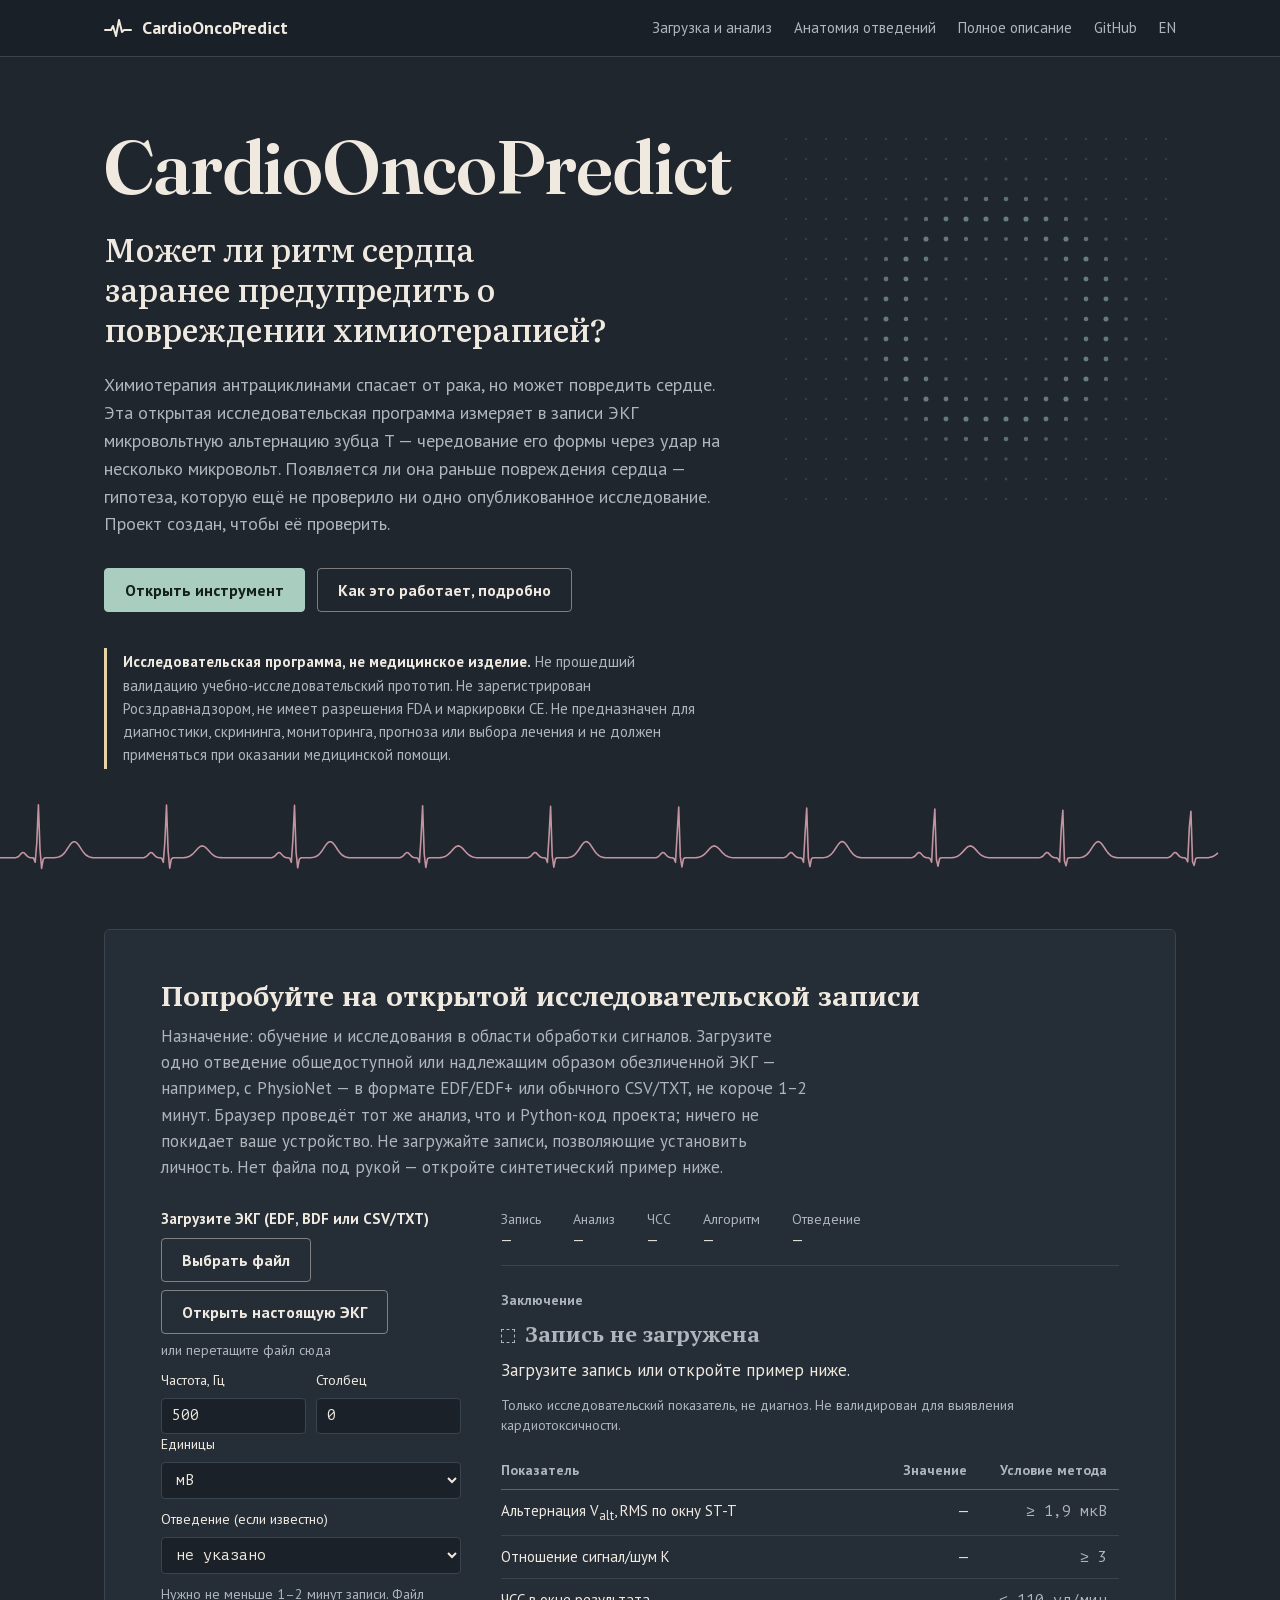
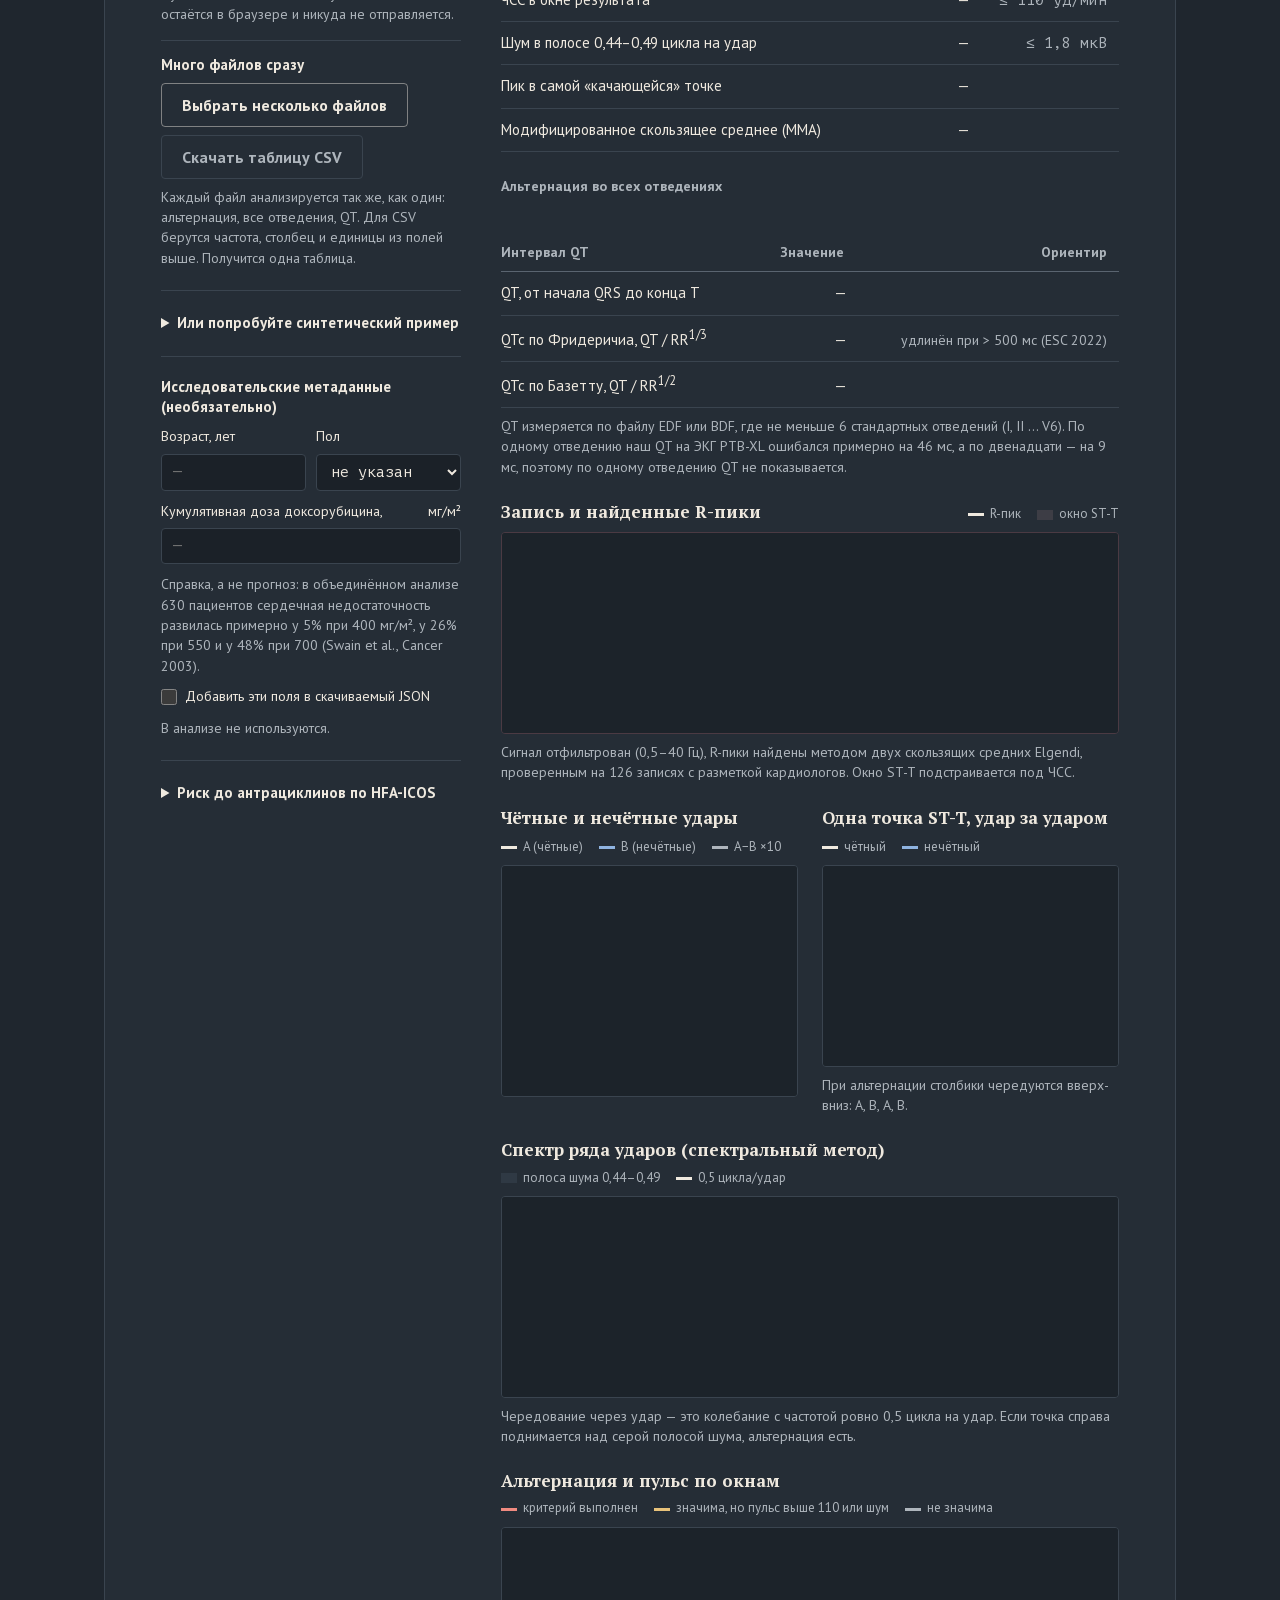
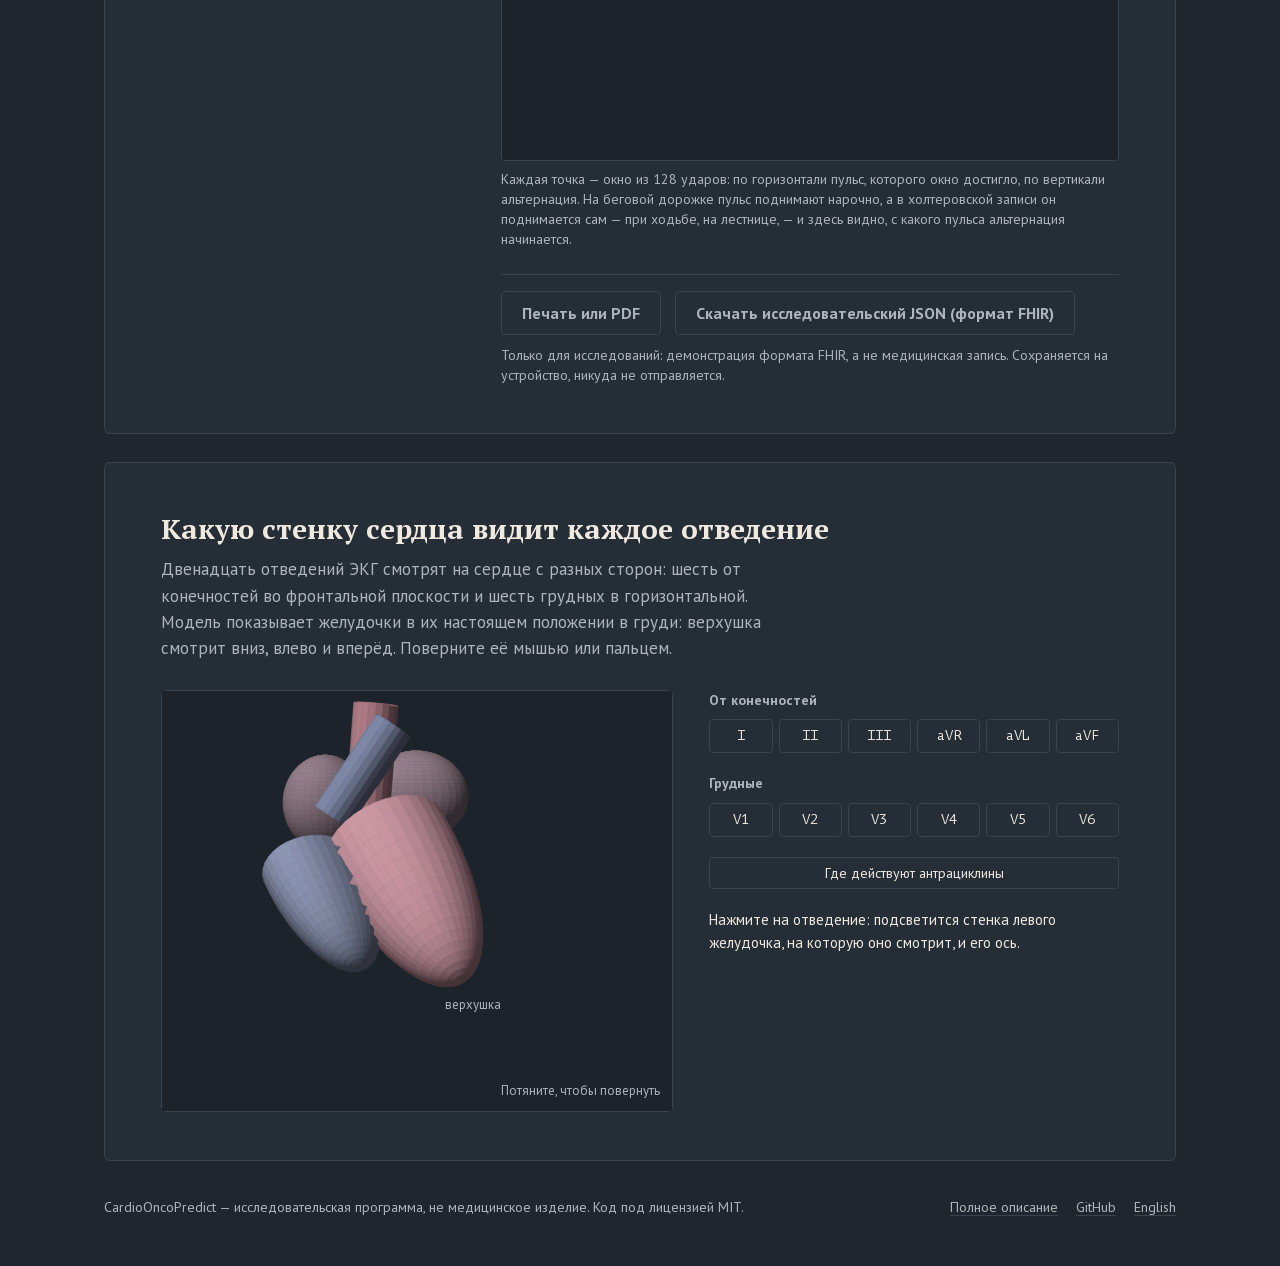
==== commit 8533b5b3: "Alternans against heart rate: onset rate for Holter-type recordings (1.9.0) Every 128-beat window is" ====
--- a/ru.html
+++ b/ru.html
@@ -199,6 +199,11 @@
             <canvas id="c-spec" height="200"></canvas>
             <p class="explain">Чередование через удар — это колебание с частотой ровно 0,5 цикла на удар. Если точка справа поднимается над серой полосой шума, альтернация есть.</p>
           </div>
+          <div class="panel">
+            <div class="panel-head"><h3>Альтернация и пульс по окнам</h3><span class="legend"><span><i style="background:var(--finding)"></i>критерий выполнен</span><span><i style="background:var(--amber)"></i>значима, но пульс выше 110 или шум</span><span><i style="background:var(--muted)"></i>не значима</span></span></div>
+            <canvas id="c-trend" height="232"></canvas>
+            <p class="explain"><span>Каждая точка — окно из 128 ударов: по горизонтали пульс, которого окно достигло, по вертикали альтернация. На беговой дорожке пульс поднимают нарочно, а в холтеровской записи он поднимается сам — при ходьбе, на лестнице, — и здесь видно, с какого пульса альтернация начинается.</span> <span id="trend-note"></span></p>
+          </div>
           <div class="fhir-row">
             <button type="button" class="btn ghost" id="b-print" disabled>Печать или PDF</button>
             <button type="button" class="btn ghost" id="b-fhir" disabled>Скачать исследовательский JSON (формат FHIR)</button>
